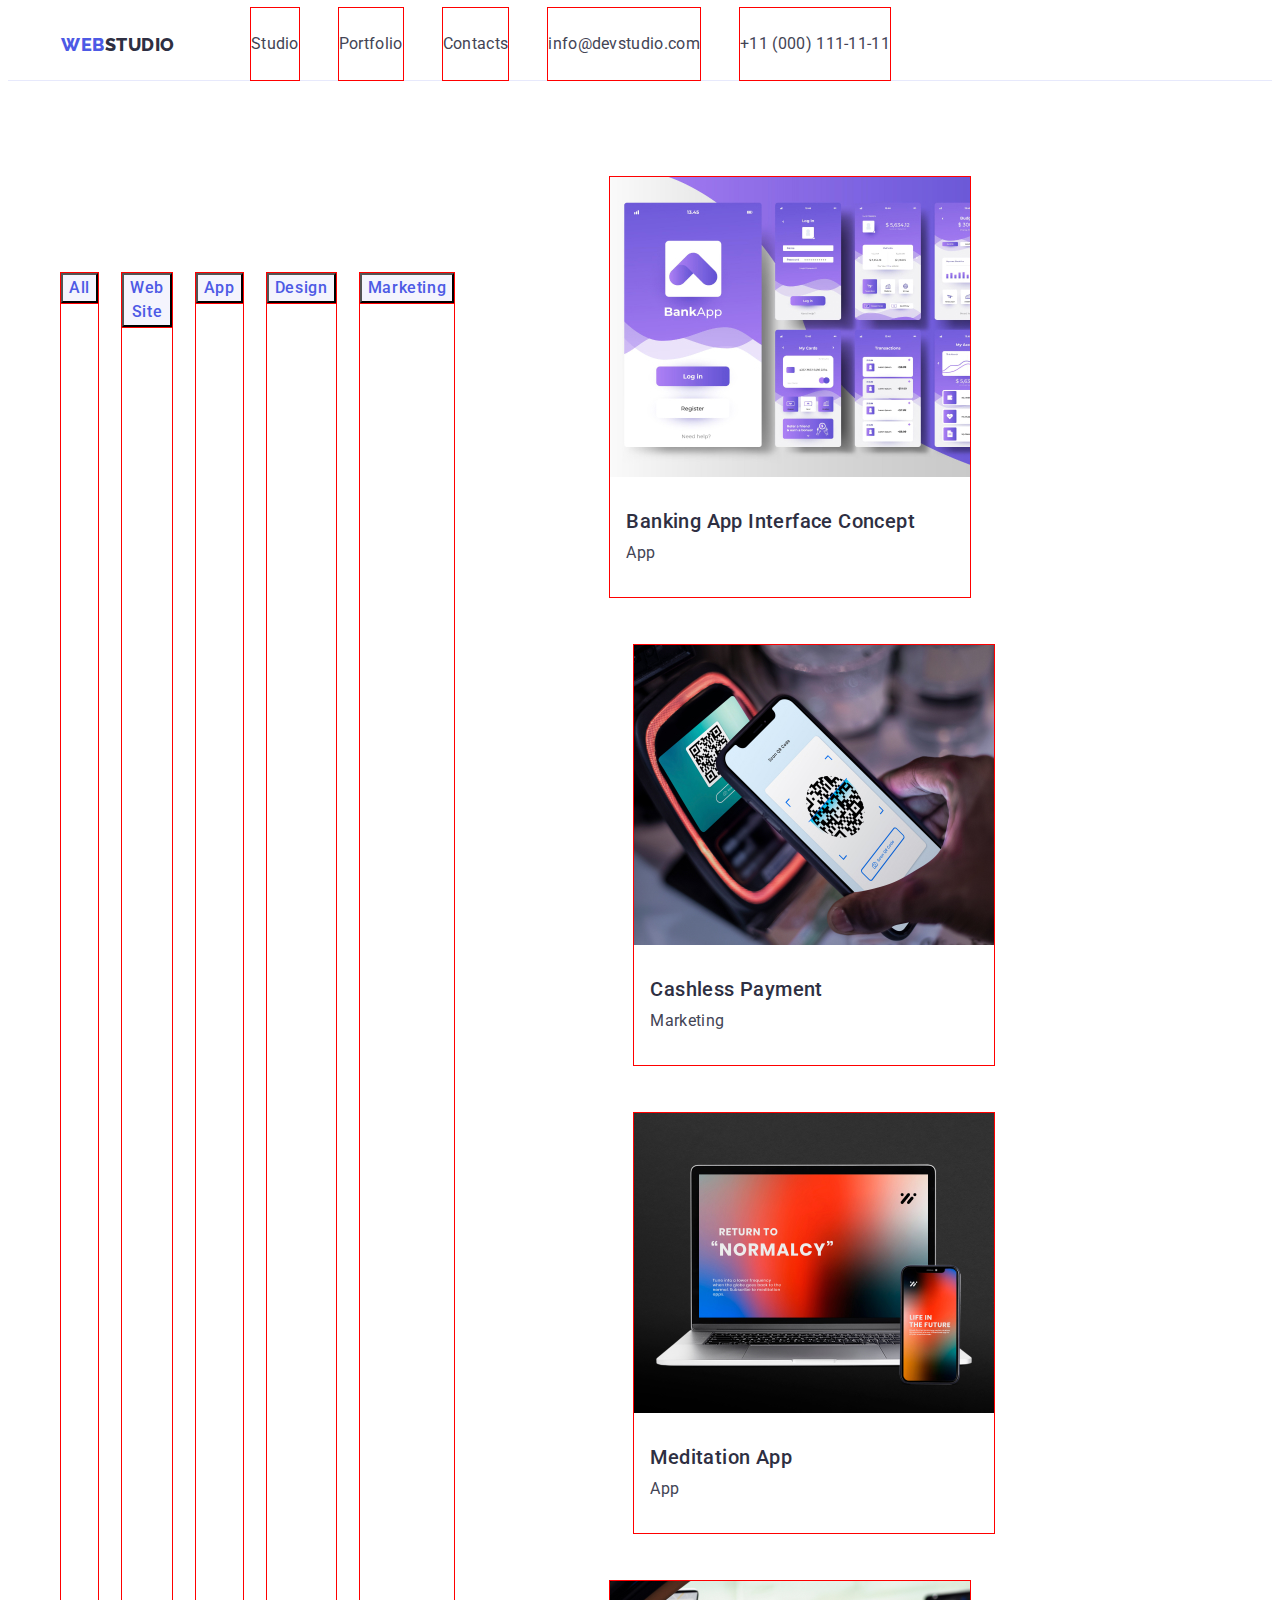
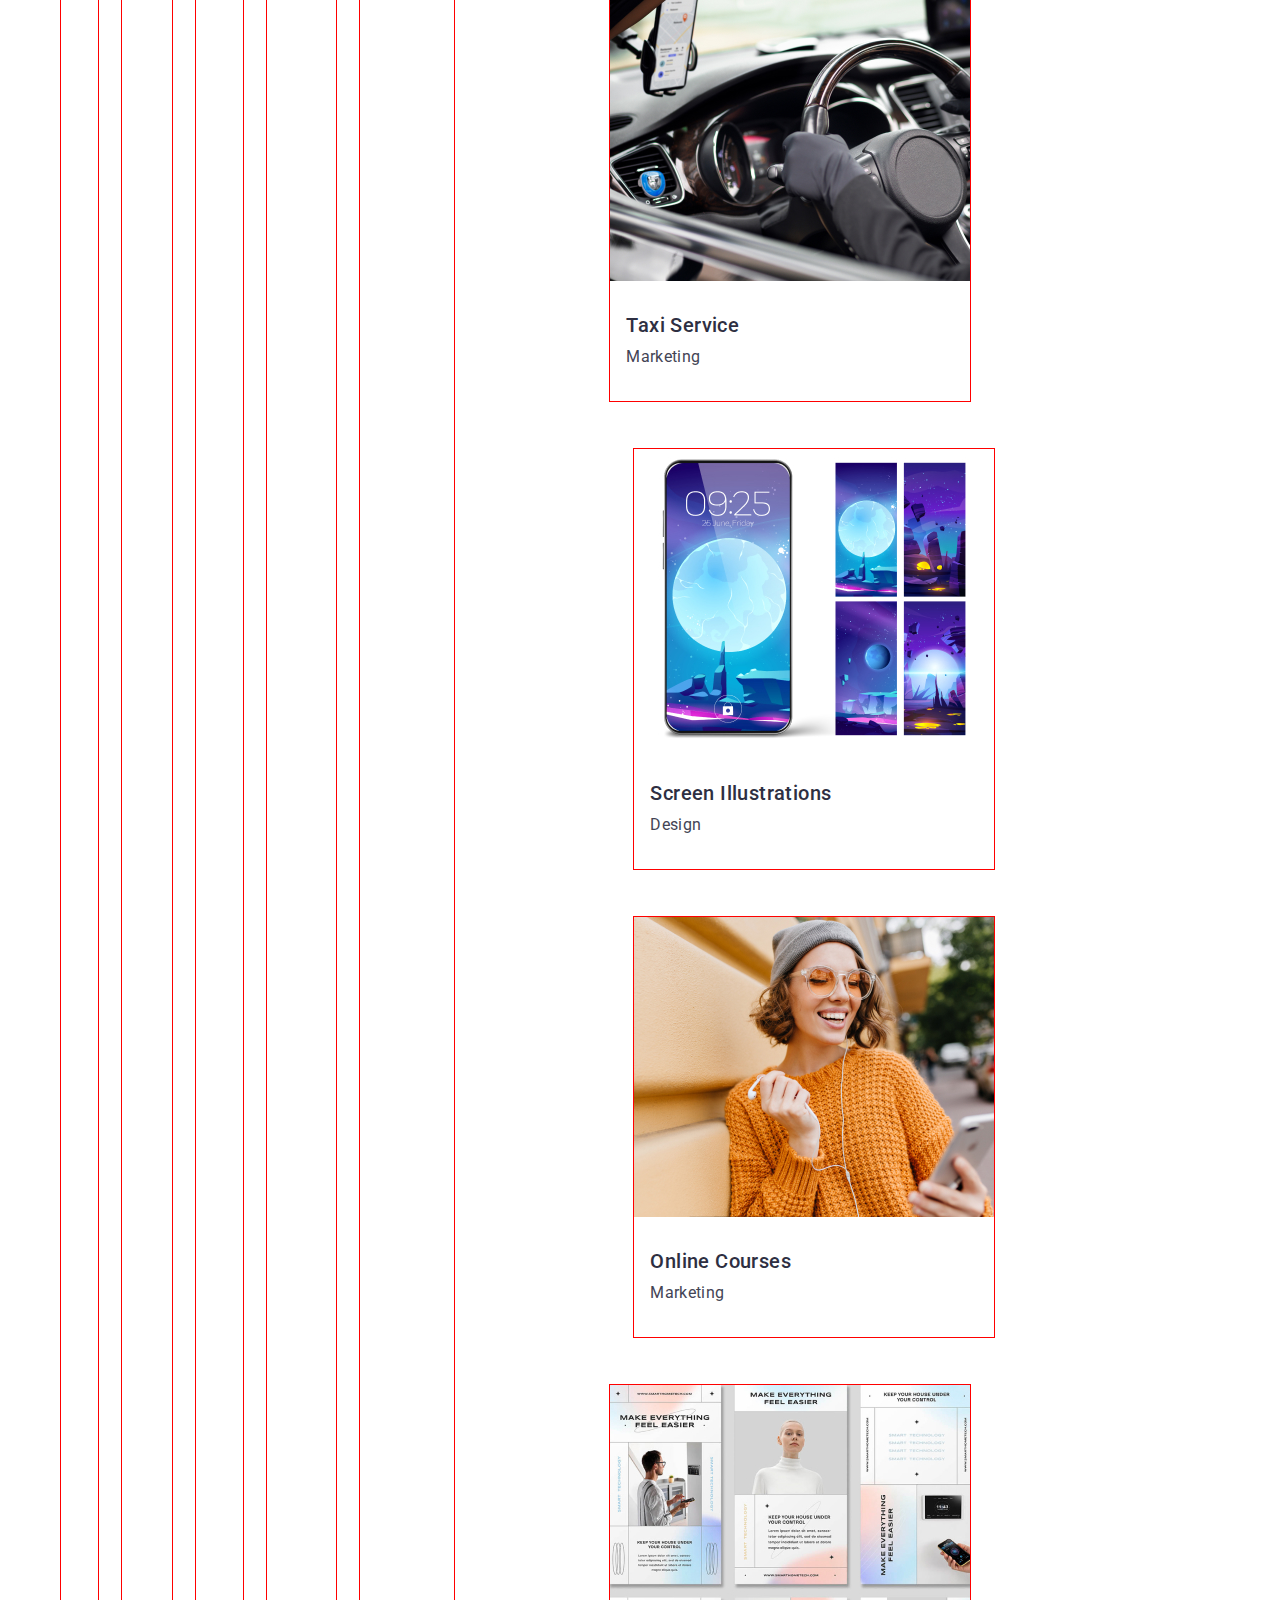
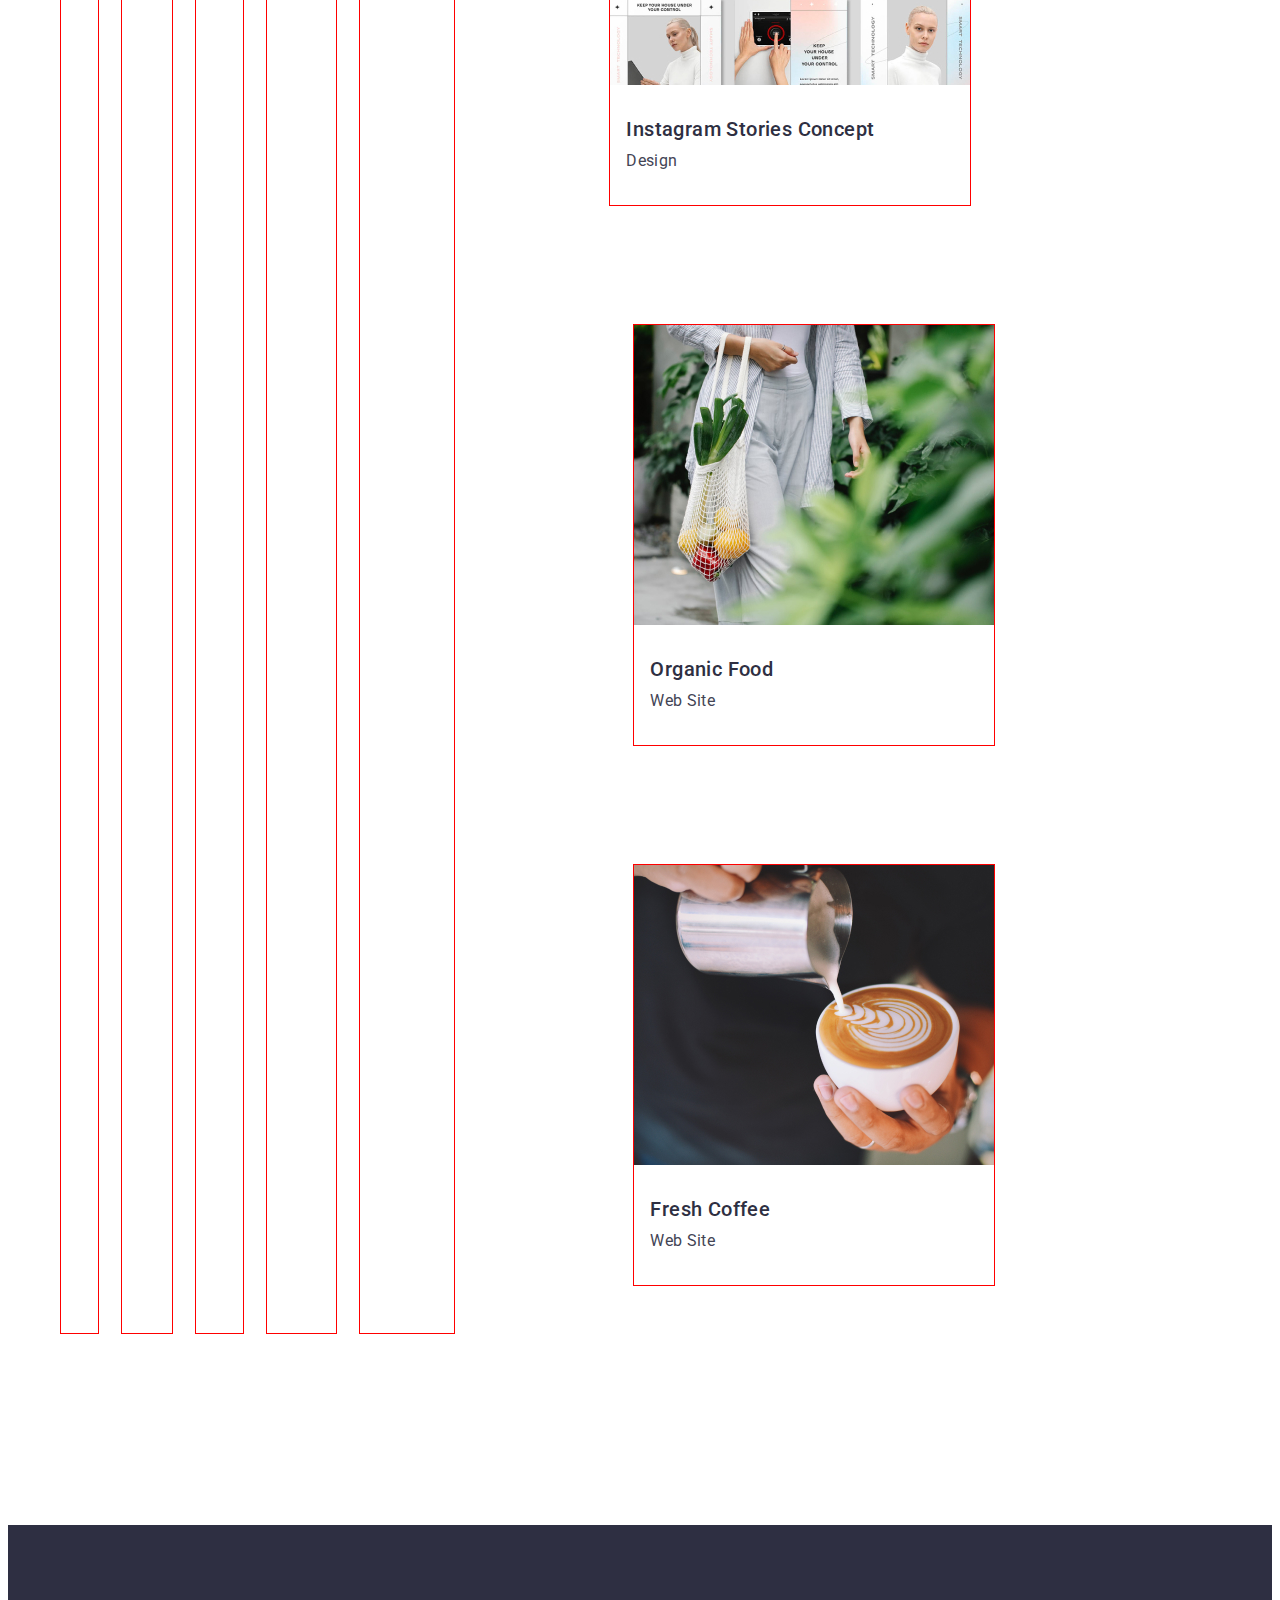
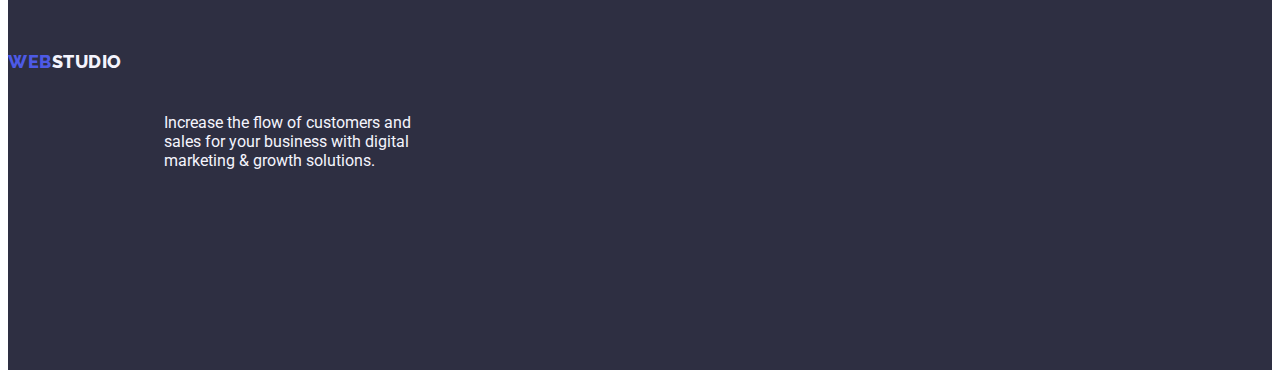
==== portfolio.html @ 23e85747 "port" ====
<!DOCTYPE html>
<html lang="en">
  <head>
    <meta charset="UTF-8" />
    <meta http-equiv="X-UA-Compatible" content="IE=edge" />
    <meta name="viewport" content="width=device-width, initial-scale=1.0" />
    <title>Document</title>
    <link rel="preconnect" href="https://fonts.googleapis.com" />
    <link rel="preconnect" href="https://fonts.gstatic.com" crossorigin />
    <link
      href="https://fonts.googleapis.com/css2?family=Raleway:wght@800&family=Roboto:wght@400;500;700&display=swap"
      rel="stylesheet"
    />
    <link
      rel="stylesheet"
      href="https://cdnjs.cloudflare.com/ajax/libs/modern-normalize/1.1.0/modern-normalize.min.css"
      integrity="sha512-wpPYUAdjBVSE4KJnH1VR1HeZfpl1ub8YT/NKx4PuQ5NmX2tKuGu6U/JRp5y+Y8XG2tV+wKQpNHVUX03MfMFn9Q=="
      crossorigin="anonymous"
      referrerpolicy="no-referrer"
    />
    <link rel="stylesheet" href="css/styles.css" />
  </head>
  <body>
    <!--sektion header-->
    <header class="page">
      <div class="container">
        <nav class="baskiet">
          <a href="./index.html" class="logo link"
            >Web<span class="studio">Studio</span></a
          >
          <ul class="site-nav list">
            <li class="item">
              <a href="./index.html" class="link current">Studio</a>
            </li>
            <li class="item">
              <a href="./portfolio.html" class="link current">Portfolio</a>
            </li>
            <li class="item">
              <a href="" class="link current">Contacts</a>
            </li>
          </ul>
        </nav>
        <address class="site-address">
          <ul class="addres-list list">
            <li class="item">
              <a href="mailto:info@devstudio.com" class="link"
                >info@devstudio.com</a
              >
            </li>
            <li class="item">
              <a href="tel:+110001111111" class="link">+11 (000) 111-11-11</a>
            </li>
          </ul>
        </address>
      </div>
    </header>
    <main>
      <section class="portsection">
        <div class="container">
          <h1 hidden>Portfolio</h1>
          <!-- sektion portfolio -->

          <ul class="list buttons">
            <li class="s-li">
              <button type="button" class="port-button">All</button>
            </li>
            <li class="s-li">
              <button type="button" class="port-button">Web Site</button>
            </li>
            <li class="s-li">
              <button type="button" class="port-button">App</button>
            </li>
            <li class="s-li">
              <button type="button" class="port-button">Design</button>
            </li>
            <li class="s-li">
              <button type="button" class="port-button">Marketing</button>
            </li>
          </ul>
          <ul class="list portfolio">
            <li class="s-li port">
              <a class="link">
                <img
                  src="./images/portfolio1.jpg"
                  alt="Banking App Interface Concept"
                />
                <h2 class="project">Banking App Interface Concept</h2>
                <p class="desk">App</p>
              </a>
            </li>
            <li class="s-li port">
              <a class="link">
                <img src="./images/portfolio2.jpg" alt="Cashless Payment" />
                <h2 class="project">Cashless Payment</h2>
                <p class="desk">Marketing</p>
              </a>
            </li>
            <li class="s-li port">
              <a class="link">
                <img src="./images/portfolio3.jpg" alt="Meditation App" />
                <h2 class="project">Meditation App</h2>
                <p class="desk">App</p>
              </a>
            </li>
            <li class="s-li port">
              <a class="link">
                <img src="./images/portfolio4.jpg" alt="Taxi Service" />
                <h2 class="project">Taxi Service</h2>
                <p class="desk">Marketing</p>
              </a>
            </li>
            <li class="s-li port">
              <a class="link">
                <img src="./images/portfolio5.jpg" alt="Illustrations" />
                <h2 class="project">Screen Illustrations</h2>
                <p class="desk">Design</p>
              </a>
            </li>
            <li class="s-li port">
              <a class="link">
                <img src="./images/portfolio6.jpg" alt="Online Courses" />
                <h2 class="project">Online Courses</h2>
                <p class="desk">Marketing</p>
              </a>
            </li>
            <li class="s-li port">
              <a class="link">
                <img
                  src="./images/portfolio7.jpg"
                  alt="Instagram Stories Concept"
                />
                <h2 class="project">Instagram Stories Concept</h2>
                <p class="desk">Design</p>
              </a>
            </li>
            <li class="s-li port">
              <a class="link">
                <img src="./images/portfolio8.jpg" alt="Organic Food" />
                <h2 class="project">Organic Food</h2>
                <p class="desk">Web Site</p>
              </a>
            </li>
            <li class="s-li port">
              <a class="link">
                <img src="./images/portfolio9.jpg" alt="Fresh Coffee" />
                <h2 class="project">Fresh Coffee</h2>
                <p class="desk">Web Site</p>
              </a>
            </li>
          </ul>
        </div>
      </section>
    </main>

    <!--section footer-->
    <footer class="footer">
      <a href="./index.html" class="logo link footers"
        >Web<span class="footer-logo">Studio</span></a
      >
      <p class="footer-text">
        Increase the flow of customers and sales for your business with digital
        marketing & growth solutions.
      </p>
    </footer>
  </body>
</html>
---- css/styles.css ----
/* цвет всех h #2e2f42 */
/* section nav logo Studio
ссылки Studio Portfolio 
Contacts  #2e2f42  */
/* section nav ссылки mail tel
#434455 */
/* основной текст #434455  */
/* section hero h1 button text #fffff
button background #4d5ae5  */
/* sektion Our Team background
#f4f4fd */
/* footer logo "Web #4d5ae5
Studio #f4f4fd background #2e2f42 */
:root {
  --primary-text-color: rgba(67, 68, 85, 1);
  --title-text-color: rgba(46, 47, 66, 1);
  --accent-color: rgba(77, 90, 229, 1);
  --primary-white-color: rgba(255, 255, 255, 1);
  --accent-ocean-color: rgba(64, 75, 191, 1);
  --accent-cloud-color: rgba(244, 244, 253, 1);

  --color-iris: rgba(77, 90, 229, 1);
  --color-ocean: rgba(64, 75, 191, 1);
  --color-navy-blue: rgba(46, 47, 66, 1);
  --color-green: rgba(49, 208, 170, 1);
  --color-slate: rgba(67, 68, 85, 1);
  --color-light-slate: rgba(142, 143, 153, 1);
  --color-cornflower: rgba(231, 233, 252, 1);
  --color-cloud: rgba(244, 244, 253, 1);
  --color-navy-blue-modal: rgba(46, 47, 66, 0.4);
  --color-grey: rgba(46, 47, 66, 0.7);
  --color-white: rgba(255, 255, 255, 1);
  --color-dairy: rgba(252, 252, 252, 1);
}
/* страница studio */
/* sektion header */
body {
  color: var(--primary-text-color);
  background-color: var(--primary-white-color);
  font-family: "Roboto", sans-serif;
}

/*  site-nav */
.list {
  list-style: none;

  display: flex;
  padding-left: 0;
  margin-top: 0;
  margin-bottom: 0;
}

.link {
  text-decoration: none;
}

.logo {
  display: flex;
  padding-top: 25.5px;
  margin-right: 0;
  padding-bottom: 25.5px;
  margin-right: 76px;

  font-family: "Raleway", sans-serif;
  line-height: 1.17;
  text-transform: uppercase;
  color: var(--accent-color);
  font-weight: 800;
  font-size: 18px;
  letter-spacing: 0.03em;
}

.logo .studio {
  color: var(--title-text-color);
}
.logo .studio:hover,
.logo .studio:focus {
  color: var(--title-text-color);
}

.site-address {
  font-style: normal;
}
.site-address .link,
.site-nav .link {
  display: block;
  padding-top: 24px;
  padding-bottom: 24px;

  color: var(--primary-text-color);
  line-height: 1.5;
  letter-spacing: 0.02em;
}
.page {
  border-bottom: 1px solid #e7e9fc;
}
.baskiet {
  display: flex;
  align-items: center;
}
.container {
  display: flex;
  margin: 0 auto;
  width: 1158px;
  padding: 0 15px;
}
.site-nav,
.addres-list {
  padding-left: 0;
  margin-top: 0;
  margin-bottom: 0;
}

.site-nav li,
.addres-list li,
.list .section-foto,
.s-li,
.port-button {
  outline: 1px solid red;
}

.site-nav .item:not(:last-child),
.addres-list .item:not(:last-child) {
  margin-right: 40px;
}
.site-nav .item,
.addres-list .item {
  margin-right: 40px;
}
.site-nav .link:hover,
.site-address .link:hover {
  color: var(--accent-ocean-color);
}

.site-nav .link:focus,
.site-address .link:focus {
  color: var(--accent-ocean-color);
}

/* sektion hero */
.button.primary:hover,
.button.primary:focus {
  background-color: var(--accent-ocean-color);
}
.button.primary {
  border-radius: 4px;
  border: none;
  height: 56px;
  min-width: 169px;

  color: var(--primary-white-color);
  background-color: var(--accent-color);
  font-family: "Roboto", sans-serif;
  font-weight: 500;
  font-size: 16px;
  line-height: 1.5;
  letter-spacing: 0.04em;
  cursor: pointer;
  text-align: center;
}

.hero {
  padding: 188px 0;

  background-color: var(--title-text-color);
  text-align: center;
}

.hero-title {
  max-width: 496px;
  margin-top: 0;
  margin-bottom: 48px;

  color: var(--primary-white-color);
  font-size: 56px;
  line-height: 1.07;
  text-align: center;
  letter-spacing: 0.02em;
}

/* sektion feature */
img {
  display: block;
}
.section {
  padding-top: 120px;
  padding-bottom: 120px;
}
.section:not(:last-child) {
  margin-bottom: 120px;
  margin-left: 156px;
}
.s-li:not(:first-child),
.section-foto:not(:first-child) {
  margin-left: 24px;
}

.section .title {
  margin-top: 0;
  margin-bottom: 72px;

  font-size: 36px;
  line-height: 1.11;
  text-align: center;
  letter-spacing: 0.02em;
  text-transform: capitalize;
  color: var(--title-text-color);
}

.section-subject {
  margin-top: 0;
  margin-bottom: 8px;

  color: var(--title-text-color);
  font-weight: 500;
  font-size: 20px;
  line-height: 1.2;
  letter-spacing: 0.02em;
  text-align: center;
}
.section-text {
  margin-top: 0;
  margin-bottom: 0;

  line-height: 1.5;
  letter-spacing: 0.02em;
  width: 264px;
  text-align: center;
}

/* section What are we doing(что мы делаем) */

/* sektion Our Team(наша команда) */
.list.team {
  margin-left: 156px;
  margin-right: 156px;
}
.section-foto {
  margin-bottom: 120px;
}
.team .section-text {
  margin-bottom: 32px;
}
.team .title {
  padding-top: 120px;
}
.team .section-subject {
  margin-top: 32px;
}

.team {
  background-color: var(--accent-cloud-color);
}
.section-foto {
  background-color: var(--primary-white-color);
}
.foteam {
  border-radius: 0px 0px 4px 4px;
}
.tams {
  padding: 32px 16px;
}
/* sektion footer */
.footer {
  padding-top: 100px;
  padding-bottom: 100px;
  margin-right: 0;
}
.footers {
  margin-bottom: 16px;
  display: inline-block;
}

footer {
  background-color: var(--title-text-color);
}
.footer-logo,
.footer-text {
  color: var(--accent-cloud-color);
}
.footer-text {
  display: block;
  margin-left: 156px;
  padding-bottom: 100px;
  margin-top: 0;
  margin-bottom: 0;

  width: 264px;
}

/* страница portfolio */
.portsection {
  padding-top: 96px;
  padding-bottom: 120px;
}
.list.buttons {
  justify-content: center;
  margin-top: 96px;
  margin-bottom: 72px;
}
.list.portfolio {
  flex-wrap: wrap;
  width: 1128px;
  margin-left: 156px;
  margin-right: 156px;
}
.s-li.port:nth-last-child(3n) {
  margin-left: 0;
}
.s-li.port {
  margin-bottom: 48px;
}
.s-li.port:nth-last-child(-n + 3) {
  margin-bottom: 120px;
}

.port-button {
  color: var(--accent-color);
  background-color: var(--accent-cloud-color);
  font-family: "Roboto", sans-serif;
  font-weight: 500;
  font-size: 16px;
  line-height: 1.5;
  letter-spacing: 0.04em;
  cursor: pointer;
}
.port-button:hover,
.port-button:focus {
  color: var(--primary-white-color);
  background-color: var(--accent-ocean-color);
}
.link .project {
  margin-top: 32px;
  margin-bottom: 8px;
  margin-left: 16px;

  font-family: "Roboto", sans-serif;
  font-weight: 500;
  font-size: 20px;
  line-height: 1.2;
  letter-spacing: 0.02em;
  text-align: left;
  color: var(--title-text-color);
  vertical-align: top;
}

.link .desk {
  margin-top: 0;
  margin-bottom: 32px;
  margin-left: 16px;

  font-family: "Roboto", sans-serif;
  font-size: 16px;
  line-height: 1.5;
  letter-spacing: 0.02em;
  color: var(--primary-text-color);
}
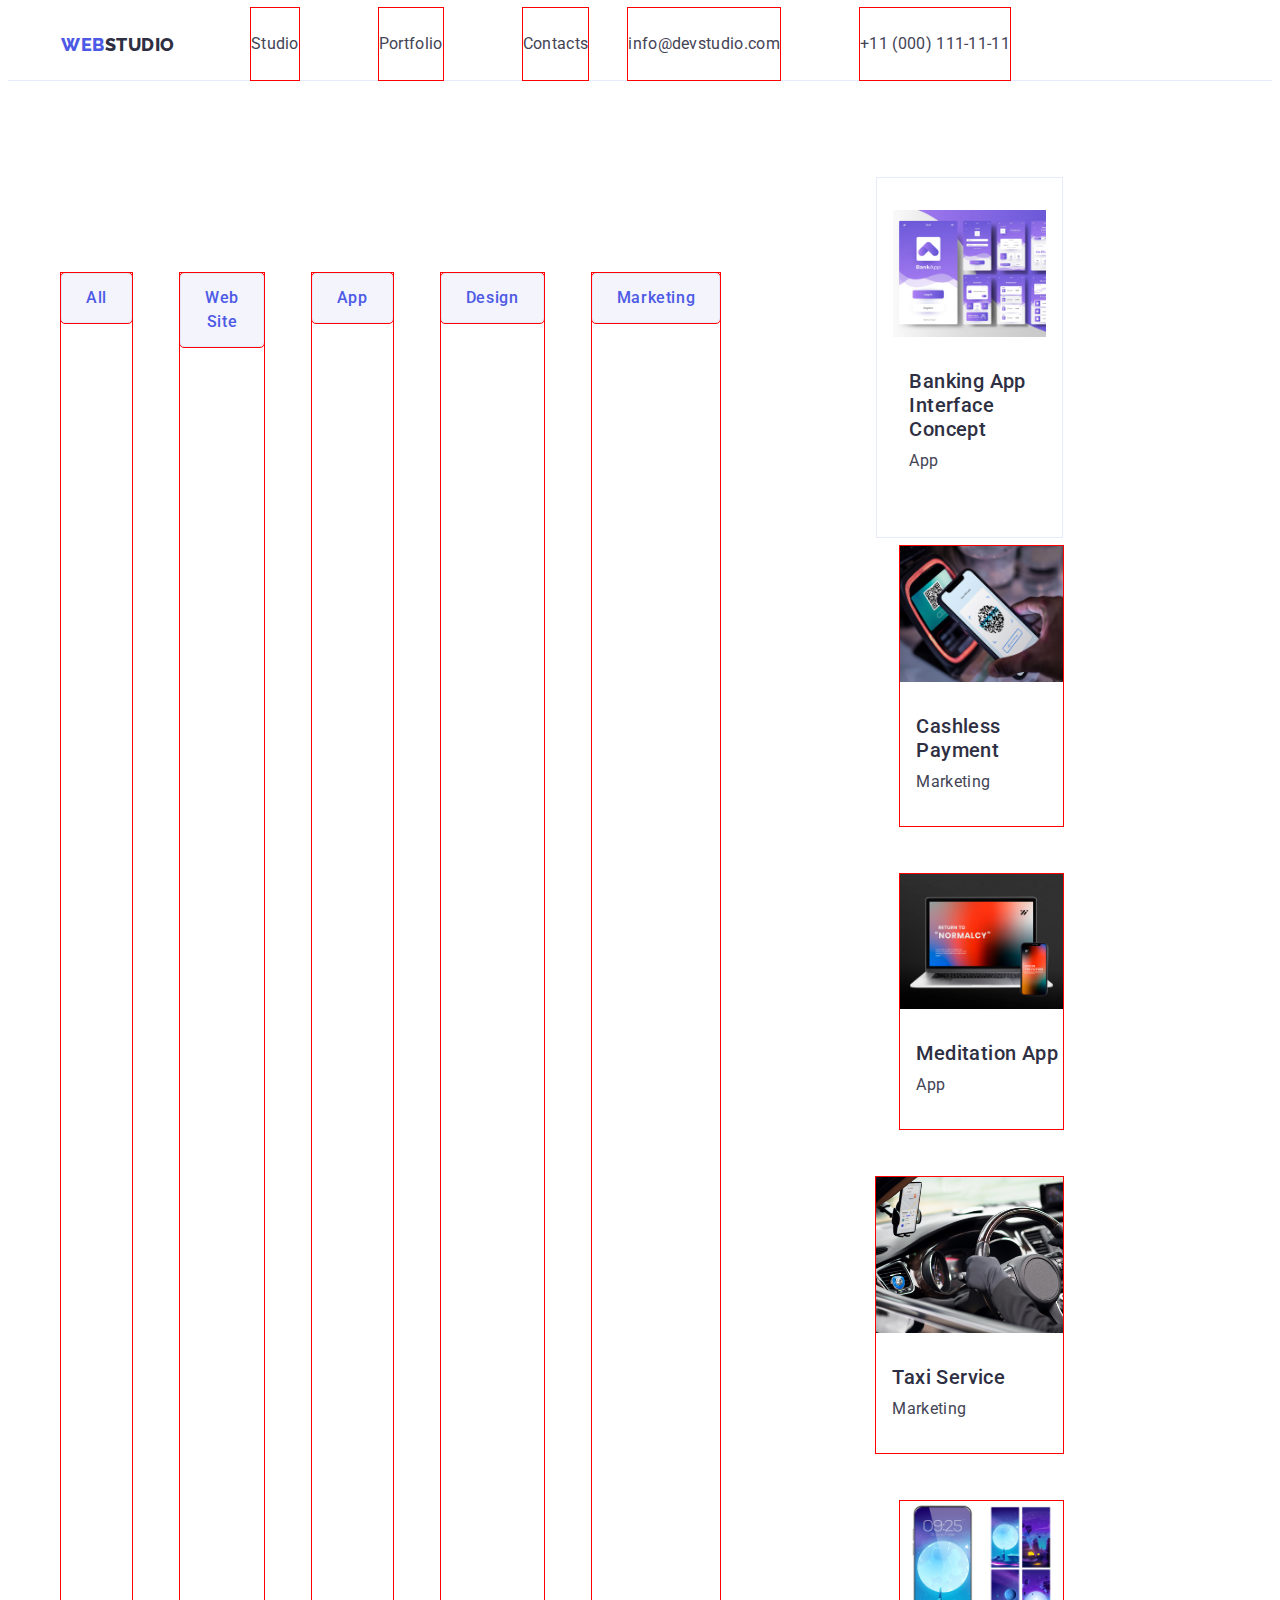
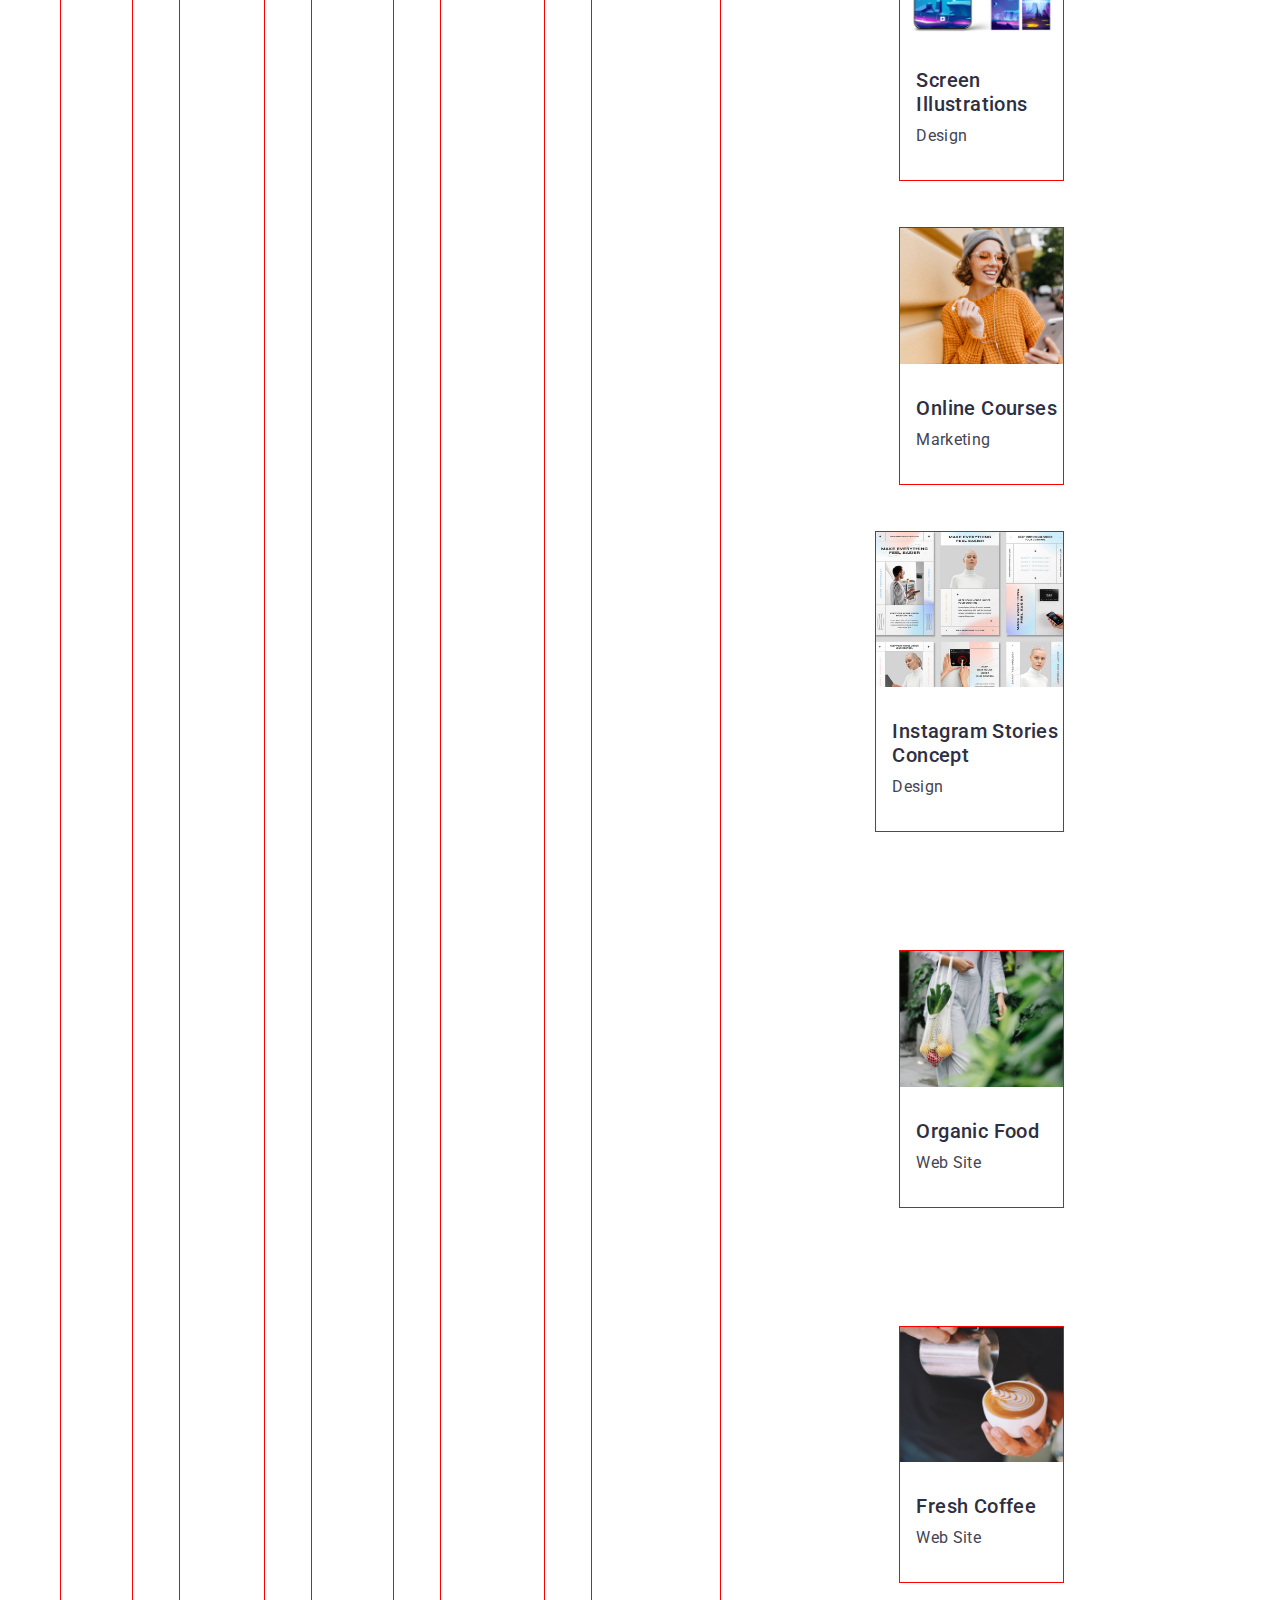
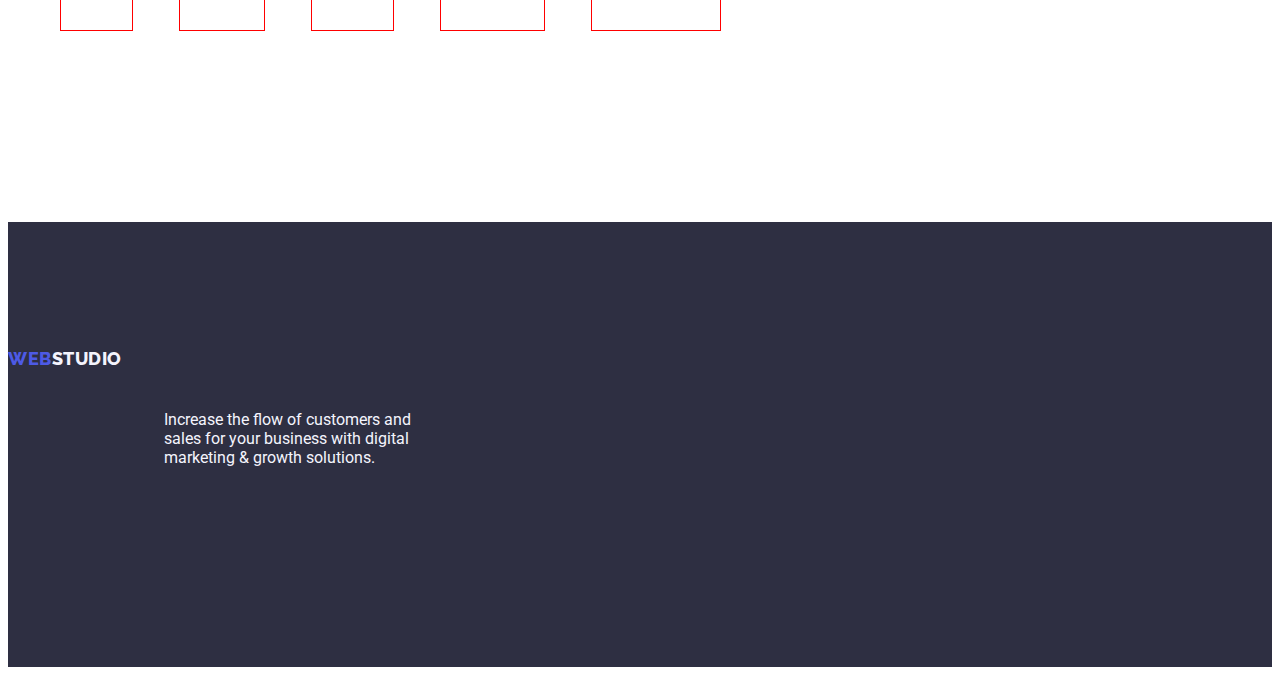
==== commit ea2ff272: "p" ====
--- a/portfolio.html
+++ b/portfolio.html
@@ -78,14 +78,16 @@
             </li>
           </ul>
           <ul class="list portfolio">
-            <li class="s-li port">
+            <li>
               <a class="link">
-                <img
-                  src="./images/portfolio1.jpg"
-                  alt="Banking App Interface Concept"
-                />
-                <h2 class="project">Banking App Interface Concept</h2>
-                <p class="desk">App</p>
+                <div class="port">
+                  <img
+                    src="./images/portfolio1.jpg"
+                    alt="Banking App Interface Concept"
+                  />
+                  <h2 class="project">Banking App Interface Concept</h2>
+                  <p class="desk">App</p>
+                </div>
               </a>
             </li>
             <li class="s-li port">
--- a/css/styles.css
+++ b/css/styles.css
@@ -18,6 +18,7 @@
   --primary-white-color: rgba(255, 255, 255, 1);
   --accent-ocean-color: rgba(64, 75, 191, 1);
   --accent-cloud-color: rgba(244, 244, 253, 1);
+  --border-color: rgba(231, 233, 252, 1);
 
   --color-iris: rgba(77, 90, 229, 1);
   --color-ocean: rgba(64, 75, 191, 1);
@@ -106,6 +107,7 @@
 }
 .site-nav,
 .addres-list {
+  gap: 40px;
   padding-left: 0;
   margin-top: 0;
   margin-bottom: 0;
@@ -181,6 +183,8 @@
 /* sektion feature */
 img {
   display: block;
+  max-width: 100%;
+  height: auto;
 }
 .section {
   padding-top: 120px;
@@ -194,6 +198,9 @@
 .section-foto:not(:first-child) {
   margin-left: 24px;
 }
+.list.s-li {
+  gap: 24px;
+}
 
 .section .title {
   margin-top: 0;
@@ -232,10 +239,13 @@
 
 /* sektion Our Team(наша команда) */
 .list.team {
+  gap: 24px;
   margin-left: 156px;
   margin-right: 156px;
 }
 .section-foto {
+  border-radius: 0px 0px 4px 4px;
+  width: calc((100% - 72px) / 4);
   margin-bottom: 120px;
 }
 .team .section-text {
@@ -257,7 +267,7 @@
 .foteam {
   border-radius: 0px 0px 4px 4px;
 }
-.tams {
+.teams {
   padding: 32px 16px;
 }
 /* sektion footer */
@@ -294,6 +304,7 @@
   padding-bottom: 120px;
 }
 .list.buttons {
+  gap: 24px;
   justify-content: center;
   margin-top: 96px;
   margin-bottom: 72px;
@@ -315,6 +326,10 @@
 }
 
 .port-button {
+  border-radius: 4px;
+  border: 1px solid var(--border-color);
+  padding: 12px 24px;
+
   color: var(--accent-color);
   background-color: var(--accent-cloud-color);
   font-family: "Roboto", sans-serif;
@@ -326,6 +341,7 @@
 }
 .port-button:hover,
 .port-button:focus {
+  border: 1px solid transparent;
   color: var(--primary-white-color);
   background-color: var(--accent-ocean-color);
 }
@@ -355,3 +371,9 @@
   letter-spacing: 0.02em;
   color: var(--primary-text-color);
 }
+.link .port {
+  margin-bottom: 8px;
+  border-top: none;
+  border: 1px solid #e7e9fc;
+  padding: 32px 16px;
+}
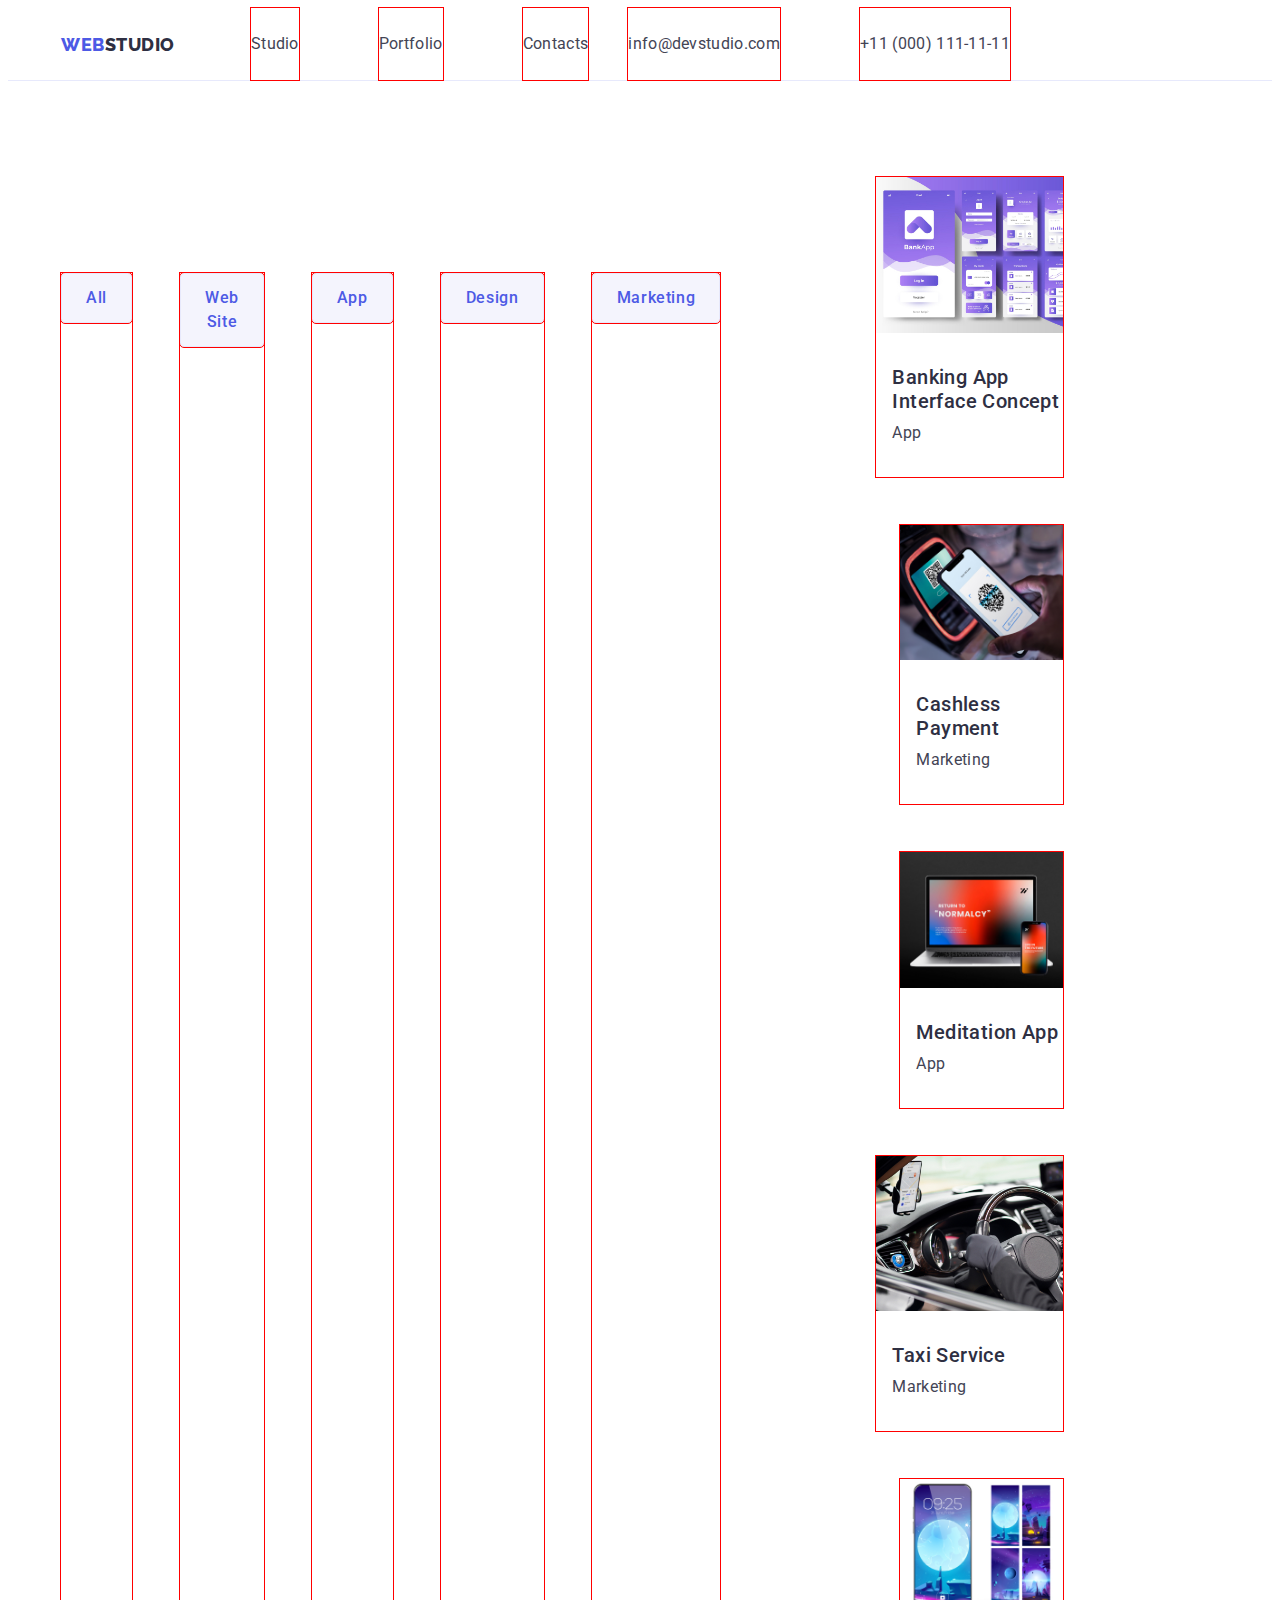
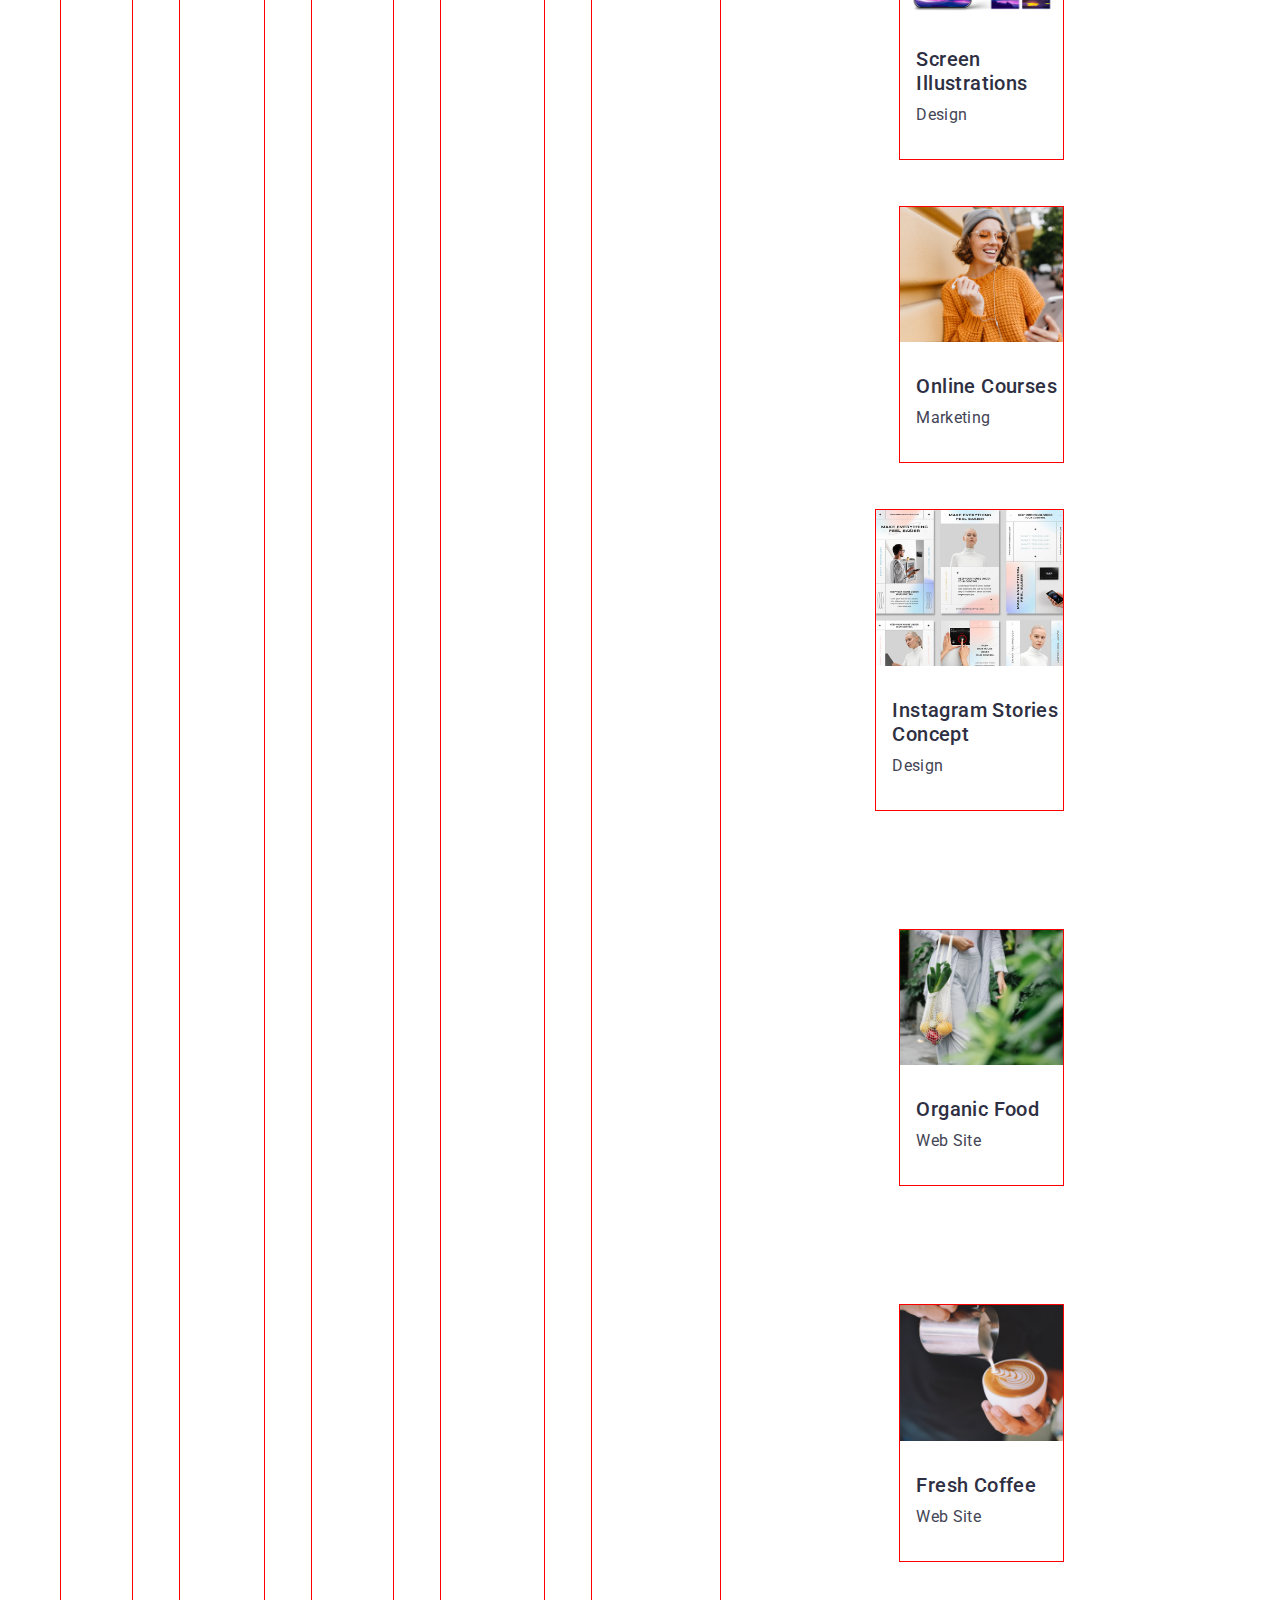
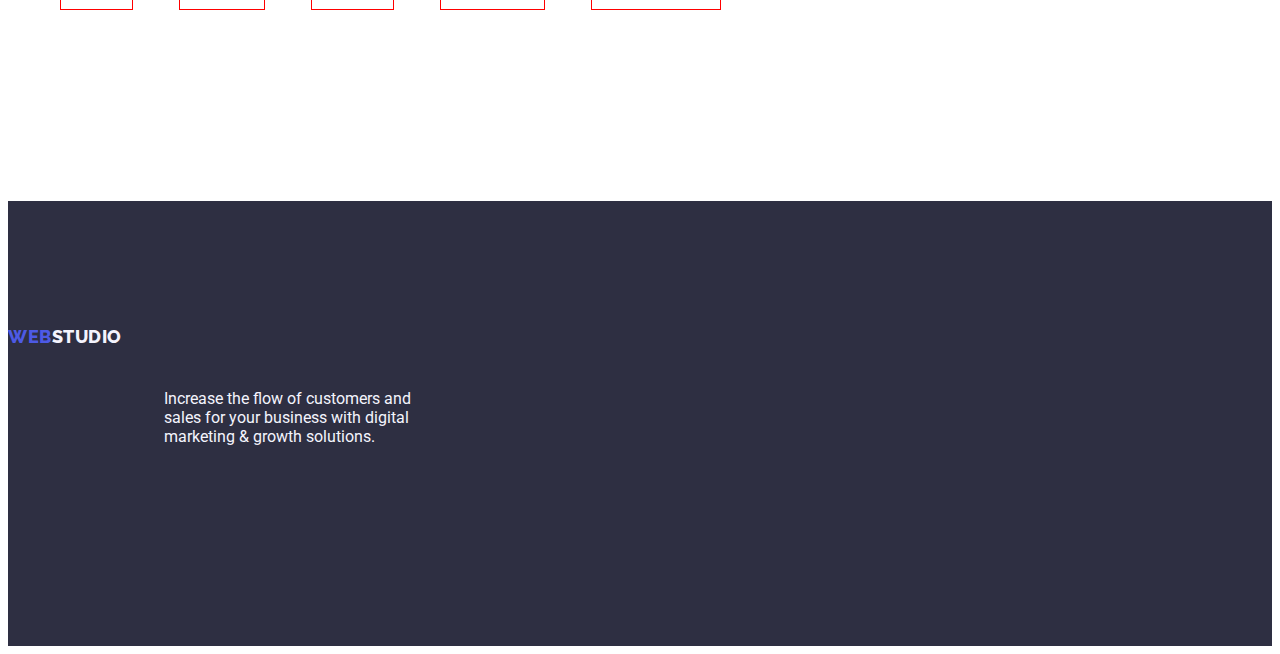
==== commit 030cc62b: "Update portfolio.html" ====
--- a/portfolio.html
+++ b/portfolio.html
@@ -78,9 +78,9 @@
             </li>
           </ul>
           <ul class="list portfolio">
-            <li>
+            <li class="s-li port">
               <a class="link">
-                <div class="port">
+                <div class="portes">
                   <img
                     src="./images/portfolio1.jpg"
                     alt="Banking App Interface Concept"
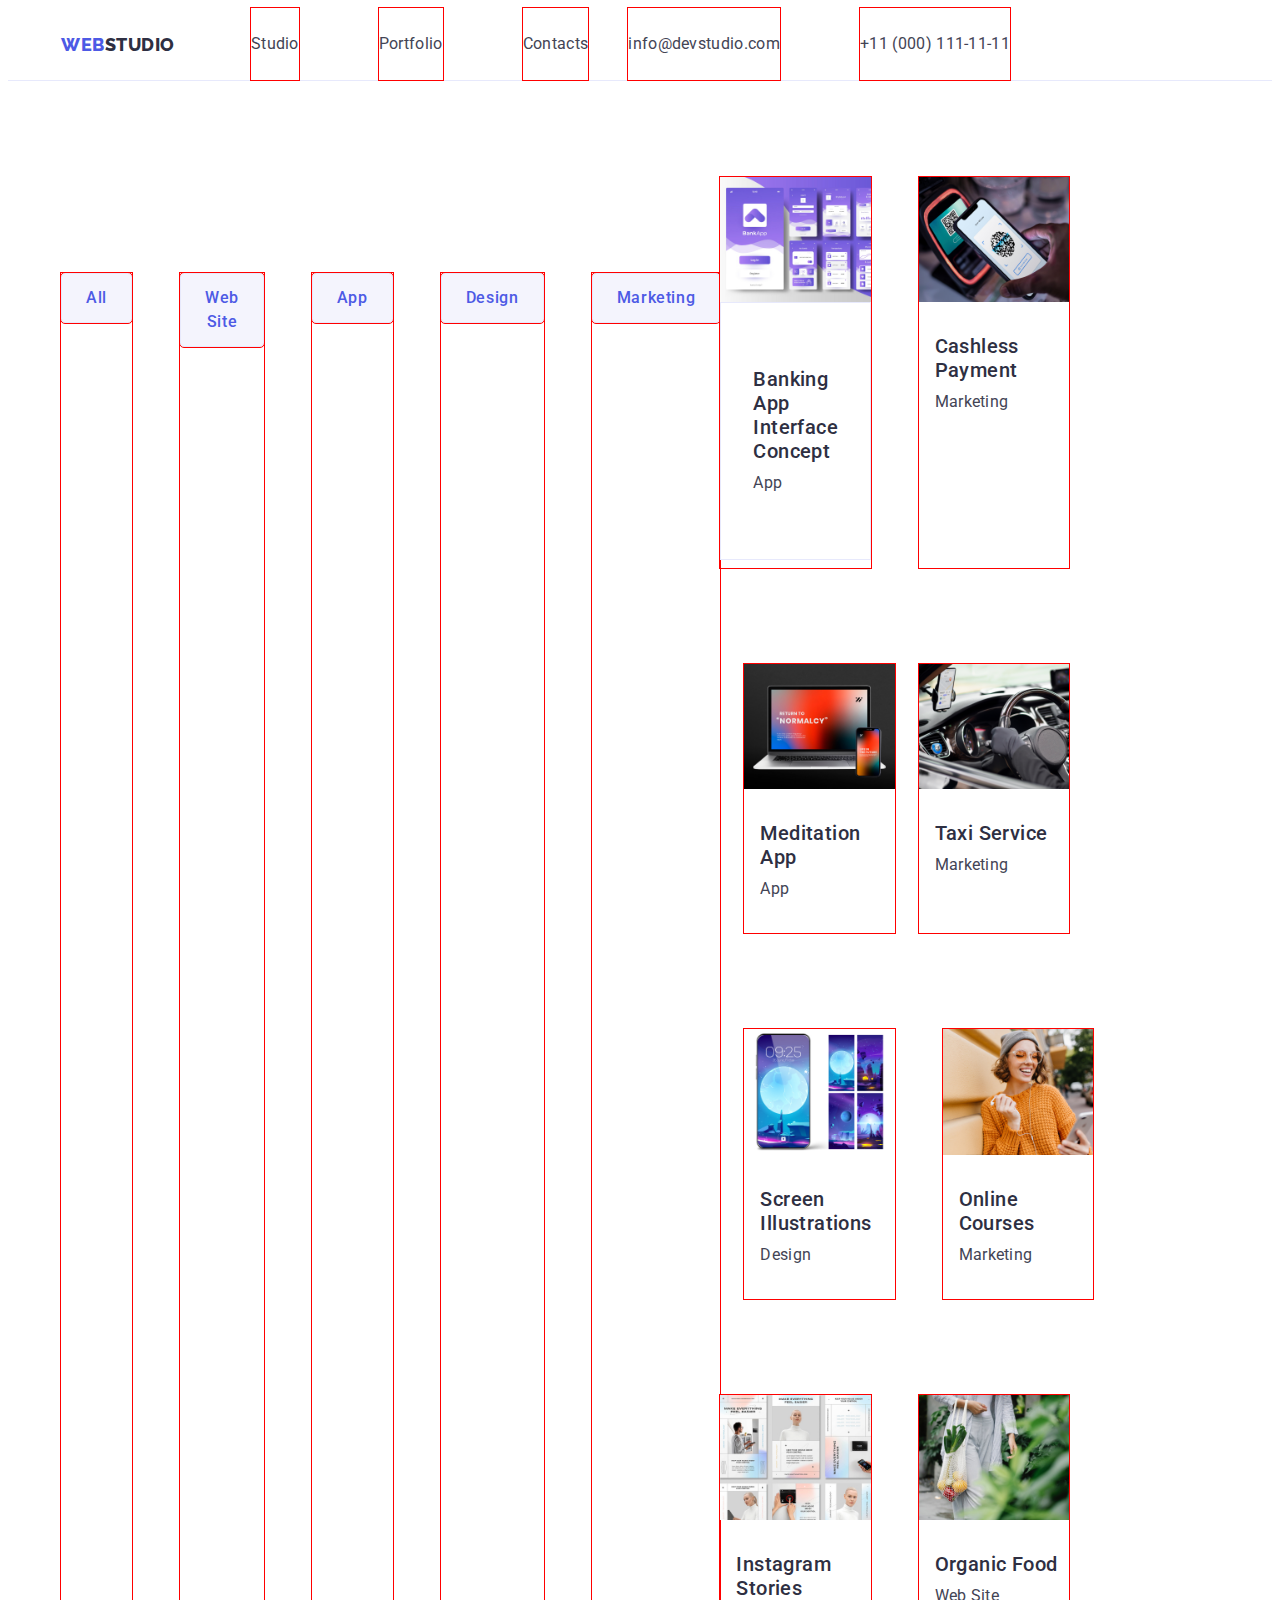
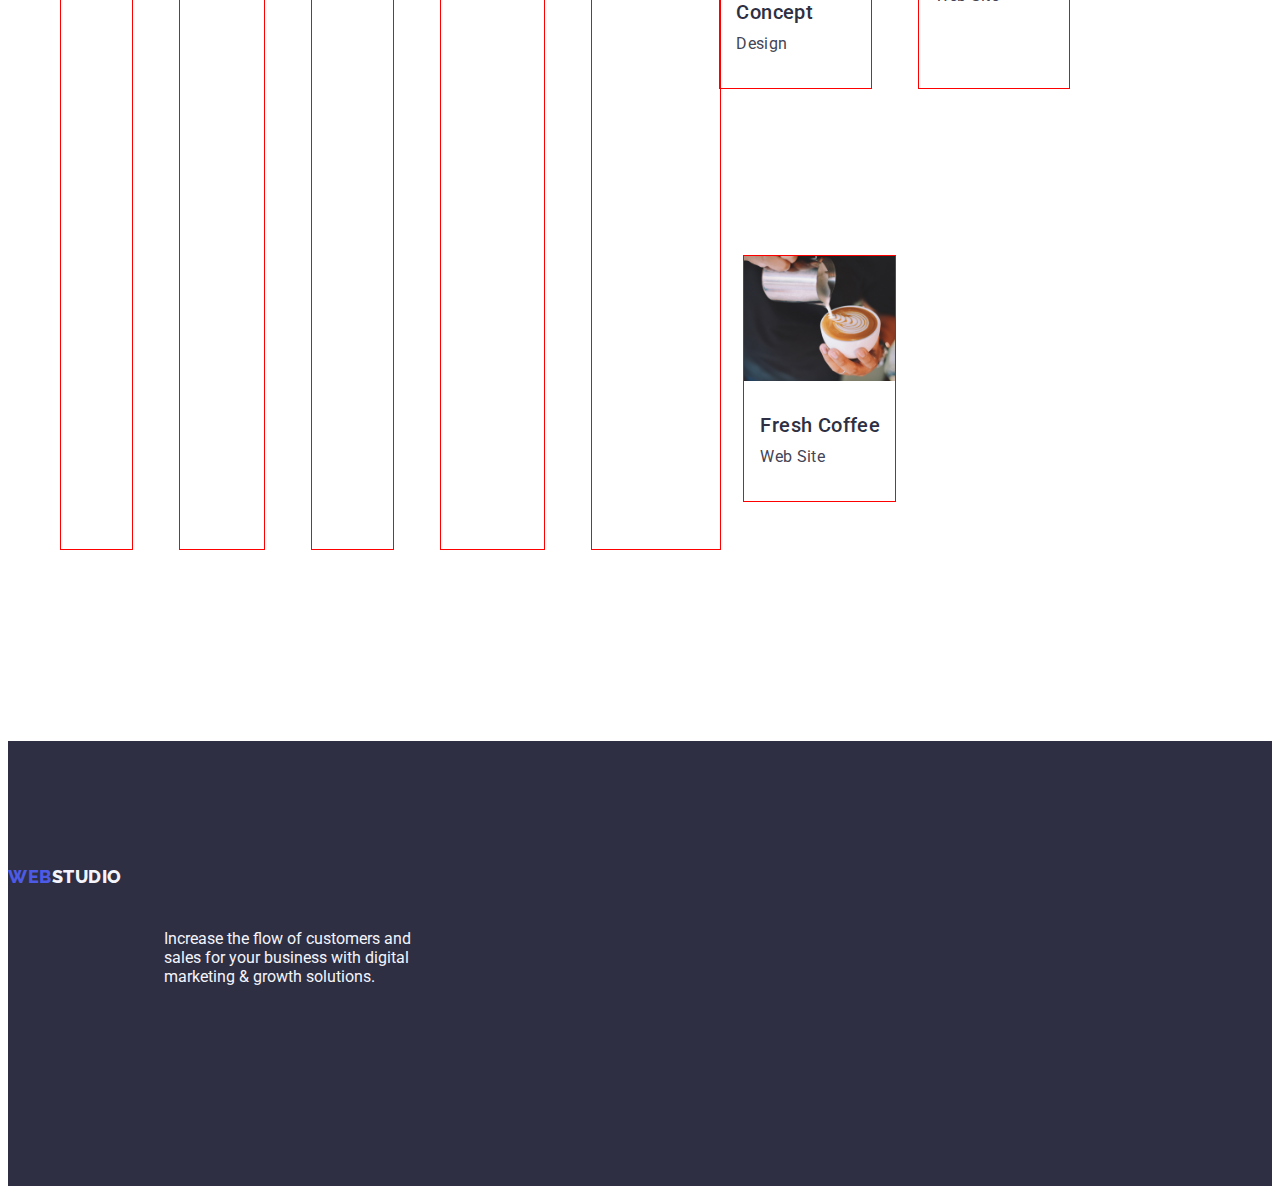
==== commit 2b734b78: "Update portfolio.html" ====
--- a/portfolio.html
+++ b/portfolio.html
@@ -80,11 +80,11 @@
           <ul class="list portfolio">
             <li class="s-li port">
               <a class="link">
+                <img
+                  src="./images/portfolio1.jpg"
+                  alt="Banking App Interface Concept"
+                />
                 <div class="portes">
-                  <img
-                    src="./images/portfolio1.jpg"
-                    alt="Banking App Interface Concept"
-                  />
                   <h2 class="project">Banking App Interface Concept</h2>
                   <p class="desk">App</p>
                 </div>
--- a/css/styles.css
+++ b/css/styles.css
@@ -310,15 +310,16 @@
   margin-bottom: 72px;
 }
 .list.portfolio {
+  row-gap: 48px;
+  column-gap: 24px;
   flex-wrap: wrap;
-  width: 1128px;
-  margin-left: 156px;
-  margin-right: 156px;
 }
 .s-li.port:nth-last-child(3n) {
   margin-left: 0;
 }
 .s-li.port {
+  width: calc((100% - 48px) / 3);
+  row-gap: 48px;
   margin-bottom: 48px;
 }
 .s-li.port:nth-last-child(-n + 3) {
@@ -371,7 +372,7 @@
   letter-spacing: 0.02em;
   color: var(--primary-text-color);
 }
-.link .port {
+.link .portes {
   margin-bottom: 8px;
   border-top: none;
   border: 1px solid #e7e9fc;
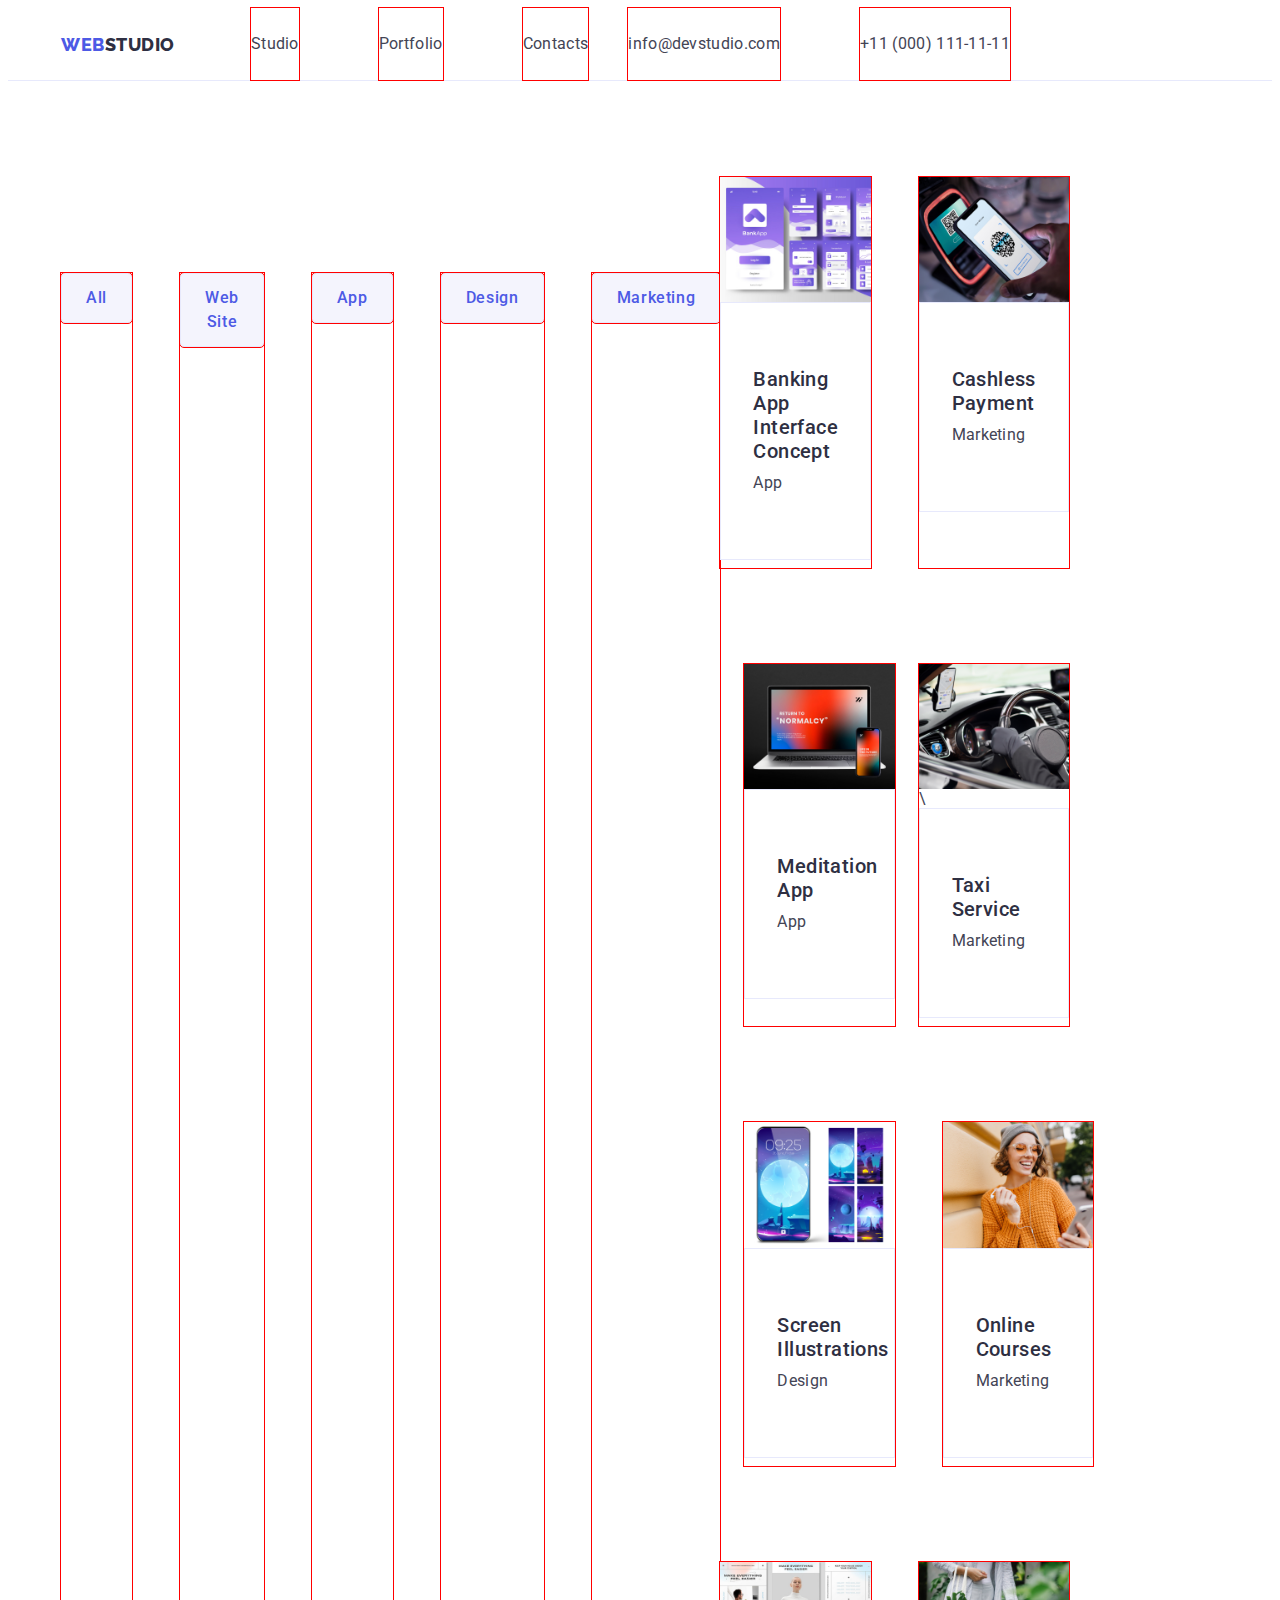
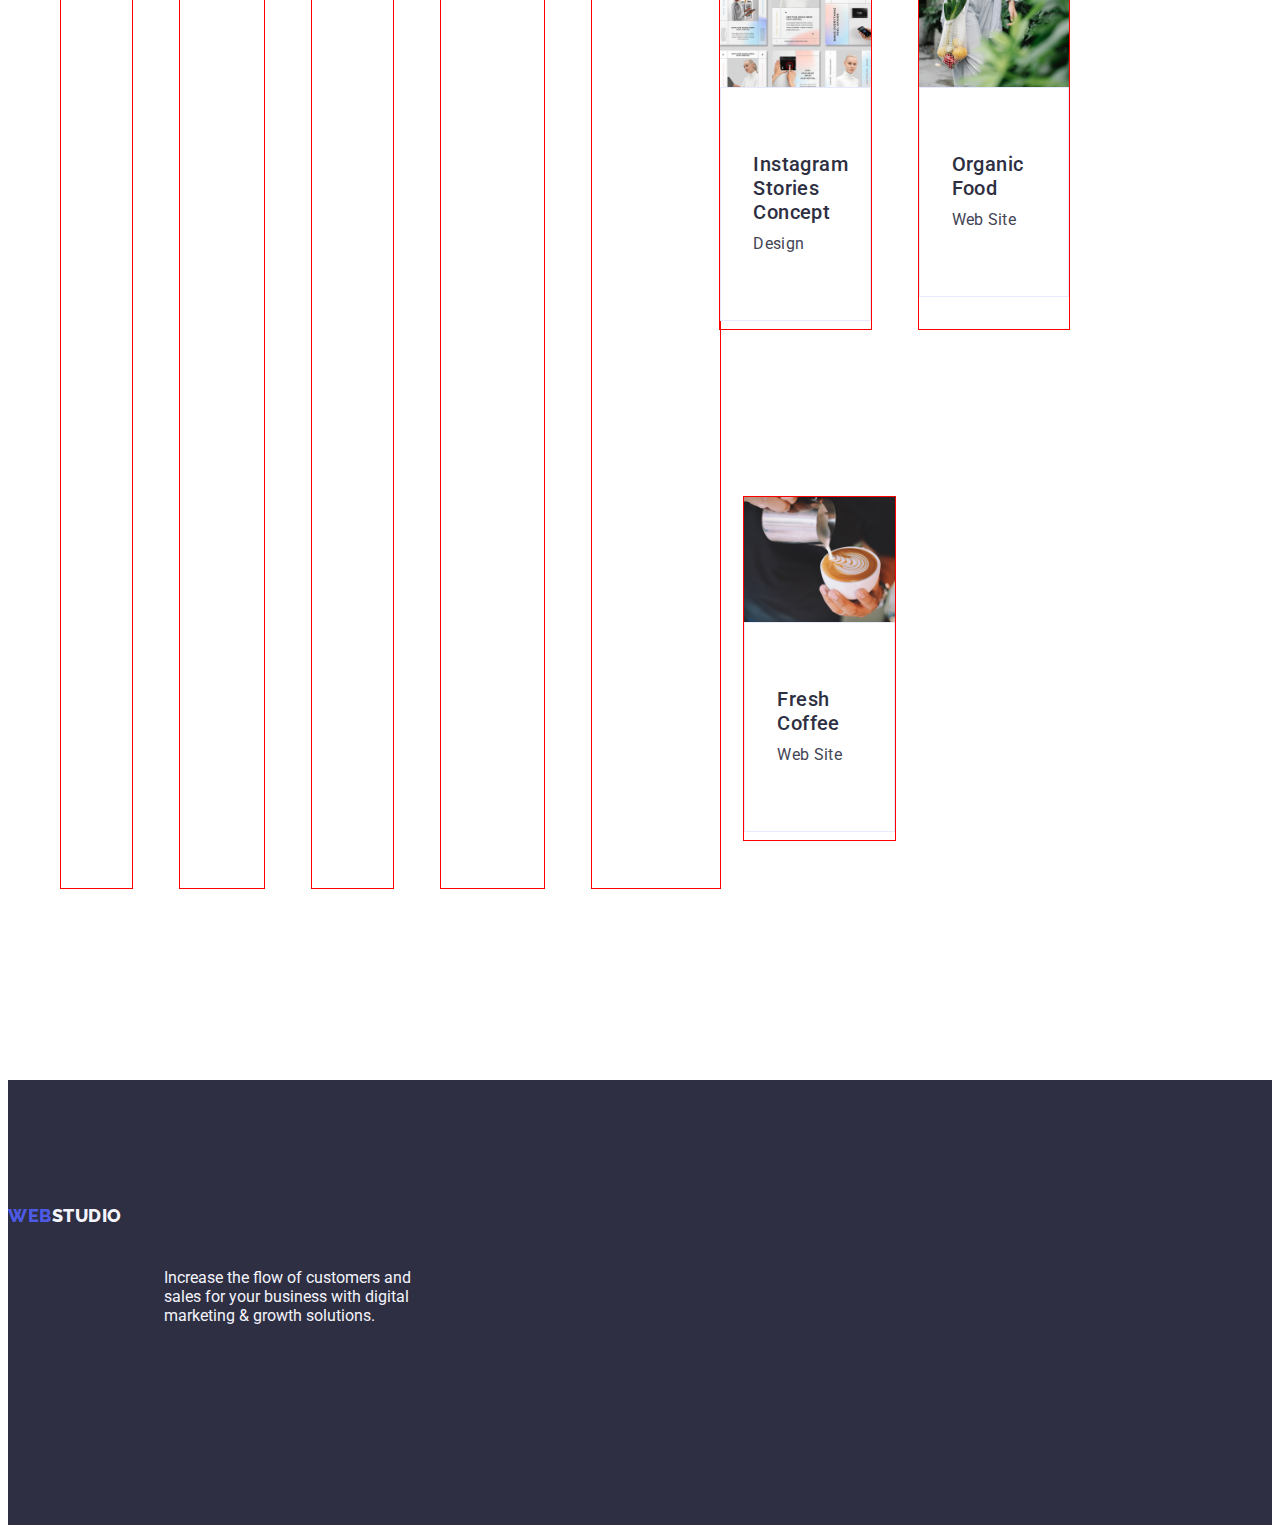
==== commit 459f0c50: "Update portfolio.html" ====
--- a/portfolio.html
+++ b/portfolio.html
@@ -93,36 +93,46 @@
             <li class="s-li port">
               <a class="link">
                 <img src="./images/portfolio2.jpg" alt="Cashless Payment" />
-                <h2 class="project">Cashless Payment</h2>
-                <p class="desk">Marketing</p>
+                <div class="portes">
+                  <h2 class="project">Cashless Payment</h2>
+                  <p class="desk">Marketing</p>
+                </div>
               </a>
             </li>
             <li class="s-li port">
               <a class="link">
                 <img src="./images/portfolio3.jpg" alt="Meditation App" />
-                <h2 class="project">Meditation App</h2>
-                <p class="desk">App</p>
+                <div class="portes">
+                  <h2 class="project">Meditation App</h2>
+                  <p class="desk">App</p>
+                </div>
               </a>
             </li>
             <li class="s-li port">
               <a class="link">
-                <img src="./images/portfolio4.jpg" alt="Taxi Service" />
-                <h2 class="project">Taxi Service</h2>
-                <p class="desk">Marketing</p>
+                <img src="./images/portfolio4.jpg" alt="Taxi Service" />\
+                <div class="portes">
+                  <h2 class="project">Taxi Service</h2>
+                  <p class="desk">Marketing</p>
+                </div>
               </a>
             </li>
             <li class="s-li port">
               <a class="link">
                 <img src="./images/portfolio5.jpg" alt="Illustrations" />
-                <h2 class="project">Screen Illustrations</h2>
-                <p class="desk">Design</p>
+                <div class="portes">
+                  <h2 class="project">Screen Illustrations</h2>
+                  <p class="desk">Design</p>
+                </div>
               </a>
             </li>
             <li class="s-li port">
               <a class="link">
                 <img src="./images/portfolio6.jpg" alt="Online Courses" />
-                <h2 class="project">Online Courses</h2>
-                <p class="desk">Marketing</p>
+                <div class="portes">
+                  <h2 class="project">Online Courses</h2>
+                  <p class="desk">Marketing</p>
+                </div>
               </a>
             </li>
             <li class="s-li port">
@@ -131,22 +141,28 @@
                   src="./images/portfolio7.jpg"
                   alt="Instagram Stories Concept"
                 />
-                <h2 class="project">Instagram Stories Concept</h2>
-                <p class="desk">Design</p>
+                <div class="portes">
+                  <h2 class="project">Instagram Stories Concept</h2>
+                  <p class="desk">Design</p>
+                </div>
               </a>
             </li>
             <li class="s-li port">
               <a class="link">
                 <img src="./images/portfolio8.jpg" alt="Organic Food" />
-                <h2 class="project">Organic Food</h2>
-                <p class="desk">Web Site</p>
+                <div class="portes">
+                  <h2 class="project">Organic Food</h2>
+                  <p class="desk">Web Site</p>
+                </div>
               </a>
             </li>
             <li class="s-li port">
               <a class="link">
                 <img src="./images/portfolio9.jpg" alt="Fresh Coffee" />
-                <h2 class="project">Fresh Coffee</h2>
-                <p class="desk">Web Site</p>
+                <div class="portes">
+                  <h2 class="project">Fresh Coffee</h2>
+                  <p class="desk">Web Site</p>
+                </div>
               </a>
             </li>
           </ul>
--- a/css/styles.css
+++ b/css/styles.css
@@ -360,7 +360,9 @@
   color: var(--title-text-color);
   vertical-align: top;
 }
-
+.portes .project {
+  margin-bottom: 8px;
+}
 .link .desk {
   margin-top: 0;
   margin-bottom: 32px;
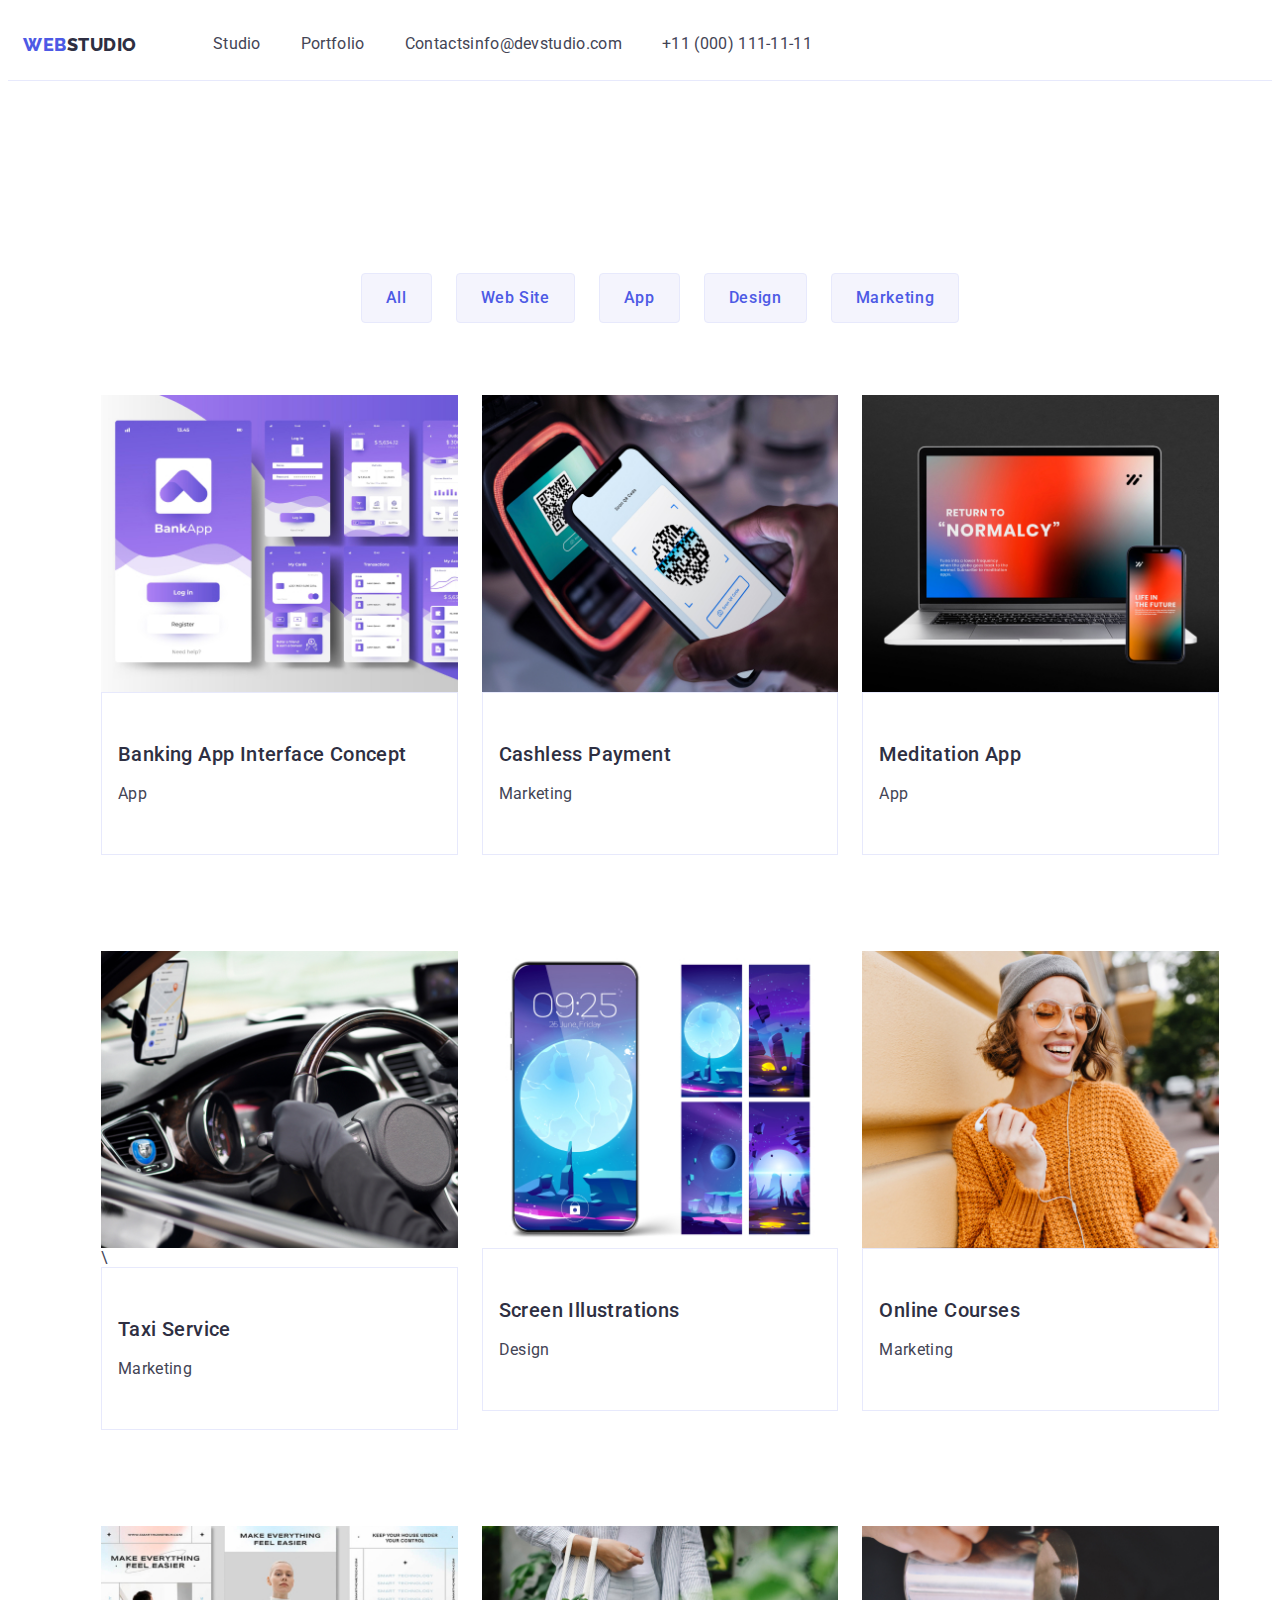
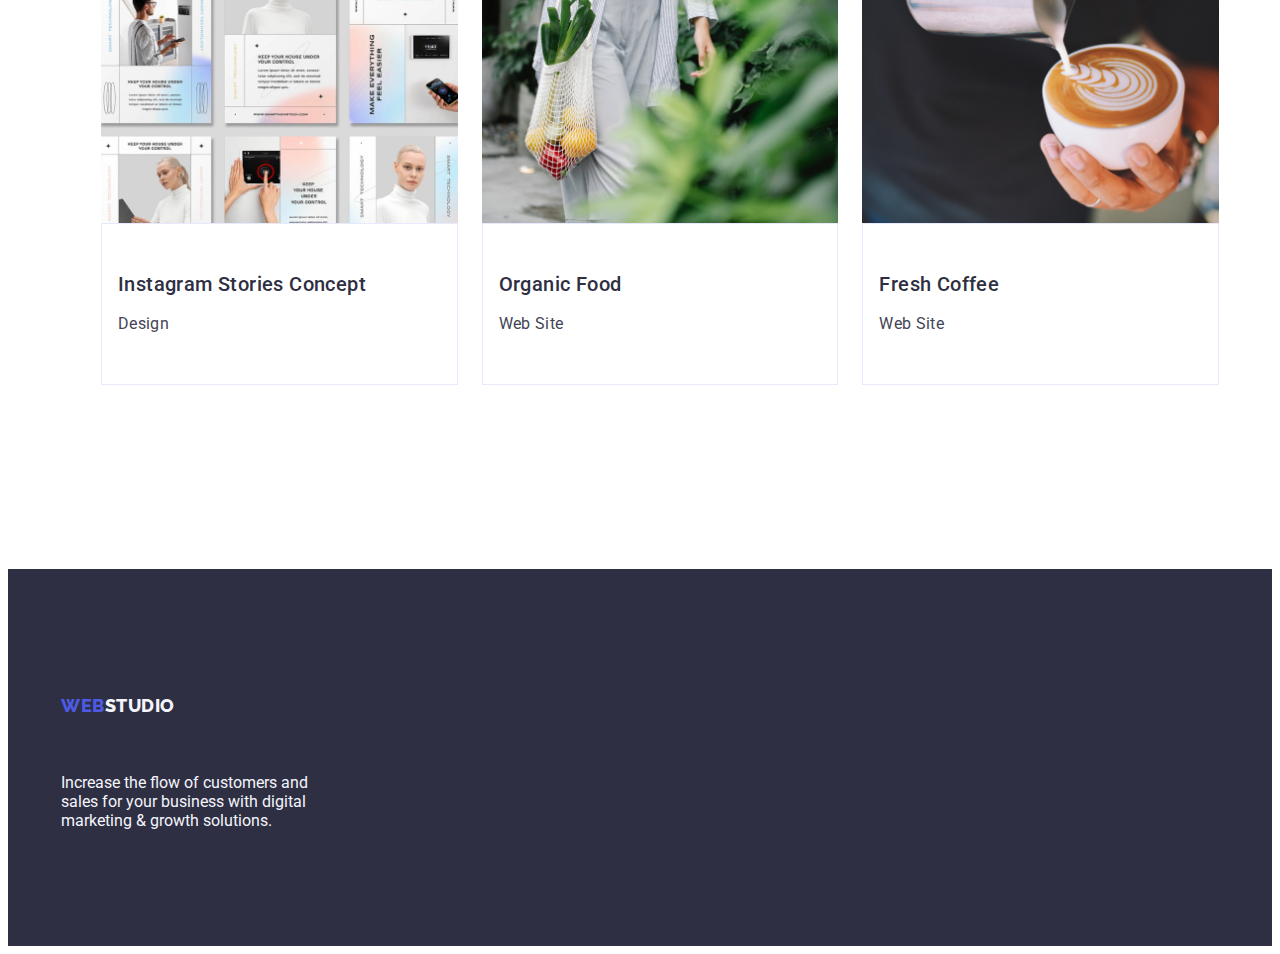
==== commit ce9ef8f2: "h" ====
--- a/portfolio.html
+++ b/portfolio.html
@@ -23,7 +23,7 @@
   <body>
     <!--sektion header-->
     <header class="page">
-      <div class="container">
+      <div class="nav-container">
         <nav class="baskiet">
           <a href="./index.html" class="logo link"
             >Web<span class="studio">Studio</span></a
@@ -172,13 +172,15 @@
 
     <!--section footer-->
     <footer class="footer">
-      <a href="./index.html" class="logo link footers"
-        >Web<span class="footer-logo">Studio</span></a
-      >
-      <p class="footer-text">
-        Increase the flow of customers and sales for your business with digital
-        marketing & growth solutions.
-      </p>
+      <div class="container">
+        <a href="./index.html" class="logo link footers"
+          >Web<span class="footer-logo">Studio</span></a
+        >
+        <p class="footer-text">
+          Increase the flow of customers and sales for your business with
+          digital marketing & growth solutions.
+        </p>
+      </div>
     </footer>
   </body>
 </html>
--- a/css/styles.css
+++ b/css/styles.css
@@ -46,9 +46,6 @@
   list-style: none;
 
   display: flex;
-  padding-left: 0;
-  margin-top: 0;
-  margin-bottom: 0;
 }
 
 .link {
@@ -56,7 +53,7 @@
 }
 
 .logo {
-  display: flex;
+  display: inline-block;
   padding-top: 25.5px;
   margin-right: 0;
   padding-bottom: 25.5px;
@@ -100,10 +97,15 @@
   align-items: center;
 }
 .container {
-  display: flex;
   margin: 0 auto;
   width: 1158px;
   padding: 0 15px;
+}
+.nav-container {
+  display: flex;
+  margin: o auto;
+  width: 1158px;
+  padding: 0px 15px;
 }
 .site-nav,
 .addres-list {
@@ -113,22 +115,6 @@
   margin-bottom: 0;
 }
 
-.site-nav li,
-.addres-list li,
-.list .section-foto,
-.s-li,
-.port-button {
-  outline: 1px solid red;
-}
-
-.site-nav .item:not(:last-child),
-.addres-list .item:not(:last-child) {
-  margin-right: 40px;
-}
-.site-nav .item,
-.addres-list .item {
-  margin-right: 40px;
-}
 .site-nav .link:hover,
 .site-address .link:hover {
   color: var(--accent-ocean-color);
@@ -158,25 +144,25 @@
   line-height: 1.5;
   letter-spacing: 0.04em;
   cursor: pointer;
-  text-align: center;
+  position: relative;
 }
 
 .hero {
   padding: 188px 0;
 
   background-color: var(--title-text-color);
-  text-align: center;
 }
 
 .hero-title {
   max-width: 496px;
   margin-top: 0;
   margin-bottom: 48px;
+  text-align: center;
 
   color: var(--primary-white-color);
   font-size: 56px;
   line-height: 1.07;
-  text-align: center;
+
   letter-spacing: 0.02em;
 }
 
@@ -190,16 +176,10 @@
   padding-top: 120px;
   padding-bottom: 120px;
 }
-.section:not(:last-child) {
-  margin-bottom: 120px;
-  margin-left: 156px;
-}
-.s-li:not(:first-child),
-.section-foto:not(:first-child) {
-  margin-left: 24px;
-}
+
 .list.s-li {
   gap: 24px;
+  padding-right: 0px;
 }
 
 .section .title {
@@ -232,29 +212,31 @@
   line-height: 1.5;
   letter-spacing: 0.02em;
   width: 264px;
-  text-align: center;
+}
+.section-foto {
+  width: calc((100% - 72px) / 4);
 }
 
 /* section What are we doing(что мы делаем) */
+.doing {
+  width: calc((100% - 48px) / 3);
+}
 
 /* sektion Our Team(наша команда) */
 .list.team {
   gap: 24px;
-  margin-left: 156px;
-  margin-right: 156px;
 }
 .section-foto {
-  border-radius: 0px 0px 4px 4px;
-  width: calc((100% - 72px) / 4);
-  margin-bottom: 120px;
-}
-.team .section-text {
+  background-color: var(--primary-white-color);
+}
+.section-text {
   margin-bottom: 32px;
+  text-align: center;
 }
 .team .title {
   padding-top: 120px;
 }
-.team .section-subject {
+.section-subject {
   margin-top: 32px;
 }
 
@@ -262,9 +244,7 @@
   background-color: var(--accent-cloud-color);
 }
 .section-foto {
-  background-color: var(--primary-white-color);
-}
-.foteam {
+  width: calc((100% - 72px) / 4);
   border-radius: 0px 0px 4px 4px;
 }
 .teams {
@@ -274,11 +254,9 @@
 .footer {
   padding-top: 100px;
   padding-bottom: 100px;
-  margin-right: 0;
 }
 .footers {
   margin-bottom: 16px;
-  display: inline-block;
 }
 
 footer {
@@ -289,12 +267,6 @@
   color: var(--accent-cloud-color);
 }
 .footer-text {
-  display: block;
-  margin-left: 156px;
-  padding-bottom: 100px;
-  margin-top: 0;
-  margin-bottom: 0;
-
   width: 264px;
 }
 
@@ -314,16 +286,11 @@
   column-gap: 24px;
   flex-wrap: wrap;
 }
-.s-li.port:nth-last-child(3n) {
-  margin-left: 0;
-}
+
 .s-li.port {
   width: calc((100% - 48px) / 3);
-  row-gap: 48px;
+
   margin-bottom: 48px;
-}
-.s-li.port:nth-last-child(-n + 3) {
-  margin-bottom: 120px;
 }
 
 .port-button {
@@ -347,10 +314,7 @@
   background-color: var(--accent-ocean-color);
 }
 .link .project {
-  margin-top: 32px;
   margin-bottom: 8px;
-  margin-left: 16px;
-
   font-family: "Roboto", sans-serif;
   font-weight: 500;
   font-size: 20px;
@@ -360,14 +324,8 @@
   color: var(--title-text-color);
   vertical-align: top;
 }
-.portes .project {
-  margin-bottom: 8px;
-}
+
 .link .desk {
-  margin-top: 0;
-  margin-bottom: 32px;
-  margin-left: 16px;
-
   font-family: "Roboto", sans-serif;
   font-size: 16px;
   line-height: 1.5;
@@ -375,7 +333,6 @@
   color: var(--primary-text-color);
 }
 .link .portes {
-  margin-bottom: 8px;
   border-top: none;
   border: 1px solid #e7e9fc;
   padding: 32px 16px;
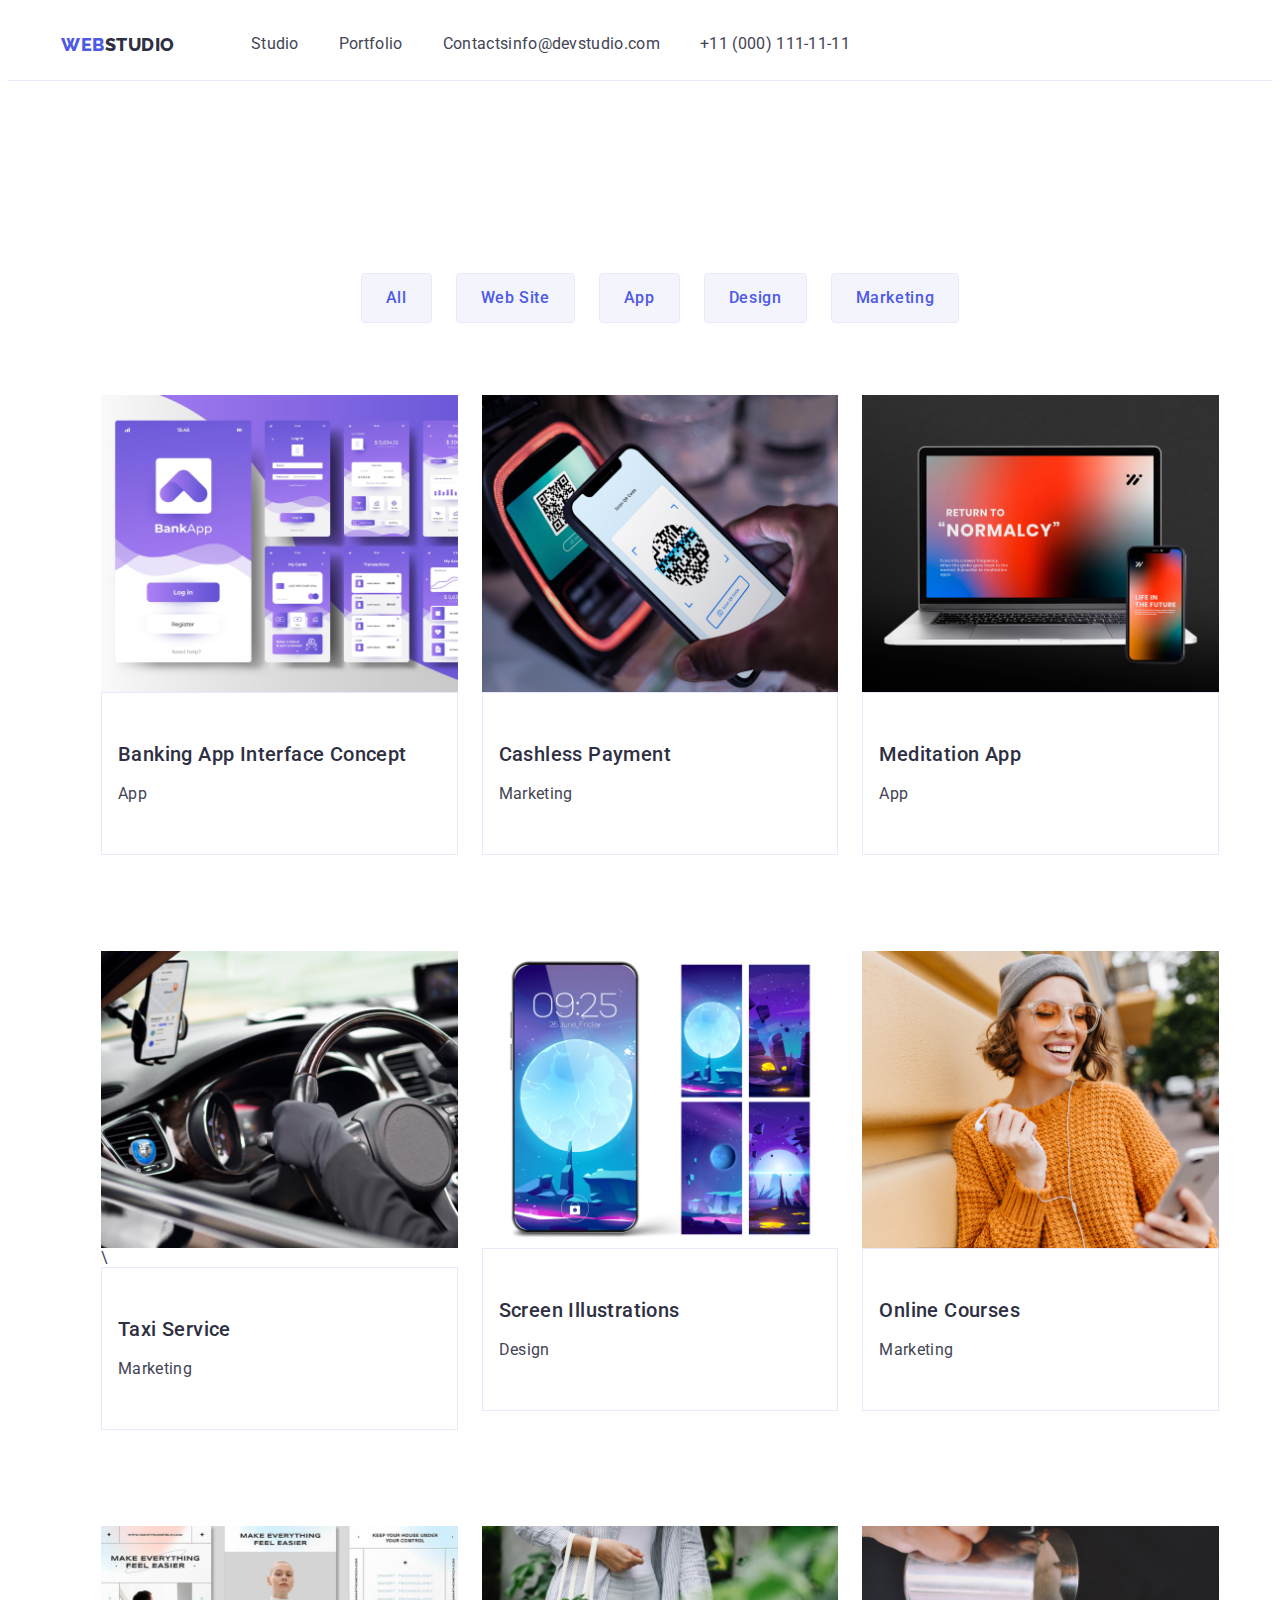
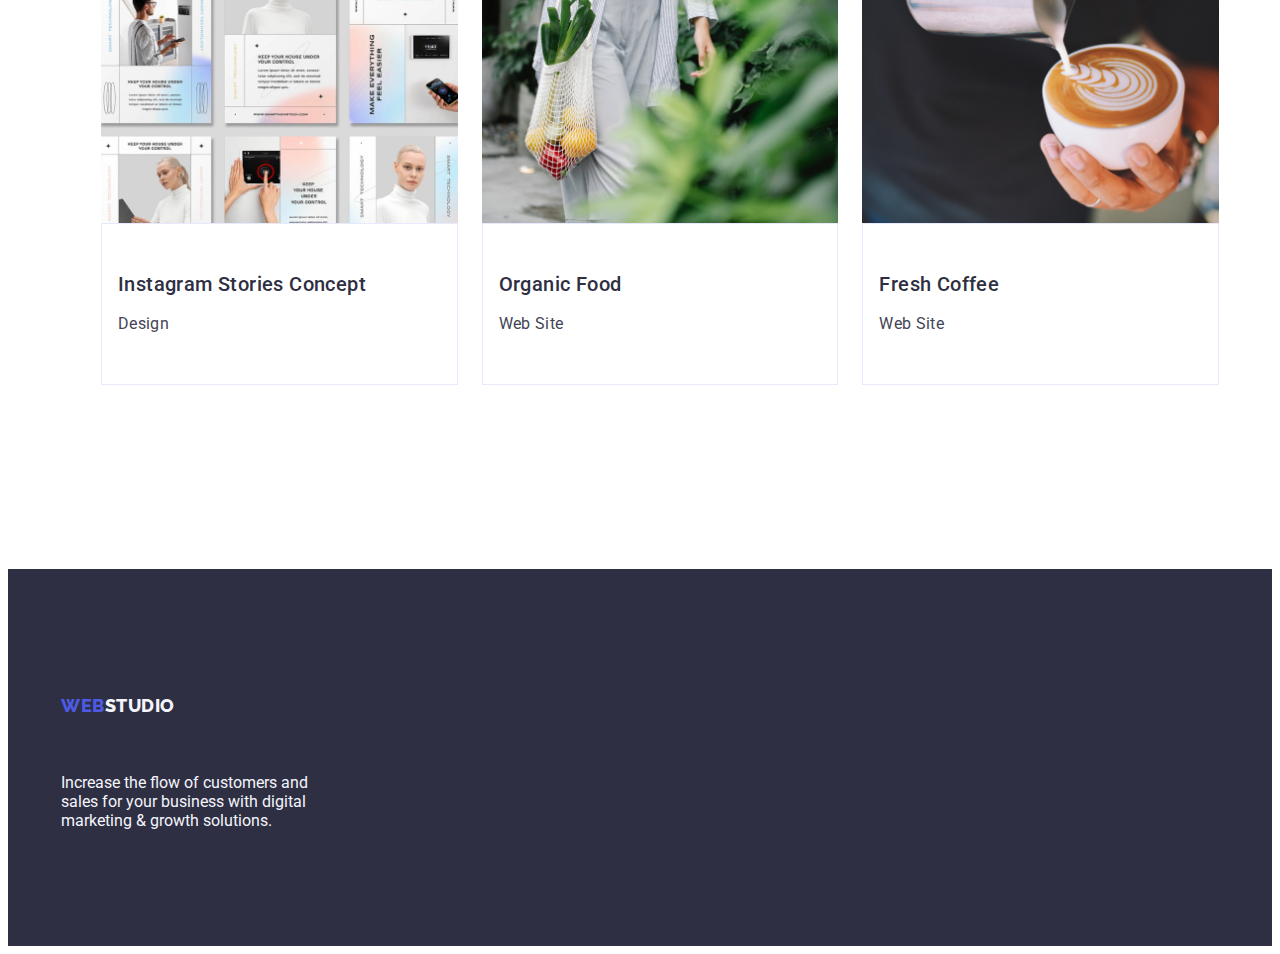
==== commit bf7dfb0c: "t" ====
--- a/portfolio.html
+++ b/portfolio.html
@@ -23,7 +23,7 @@
   <body>
     <!--sektion header-->
     <header class="page">
-      <div class="nav-container">
+      <div class="head container">
         <nav class="baskiet">
           <a href="./index.html" class="logo link"
             >Web<span class="studio">Studio</span></a
--- a/css/styles.css
+++ b/css/styles.css
@@ -101,7 +101,7 @@
   width: 1158px;
   padding: 0 15px;
 }
-.nav-container {
+.head.container {
   display: flex;
   margin: o auto;
   width: 1158px;
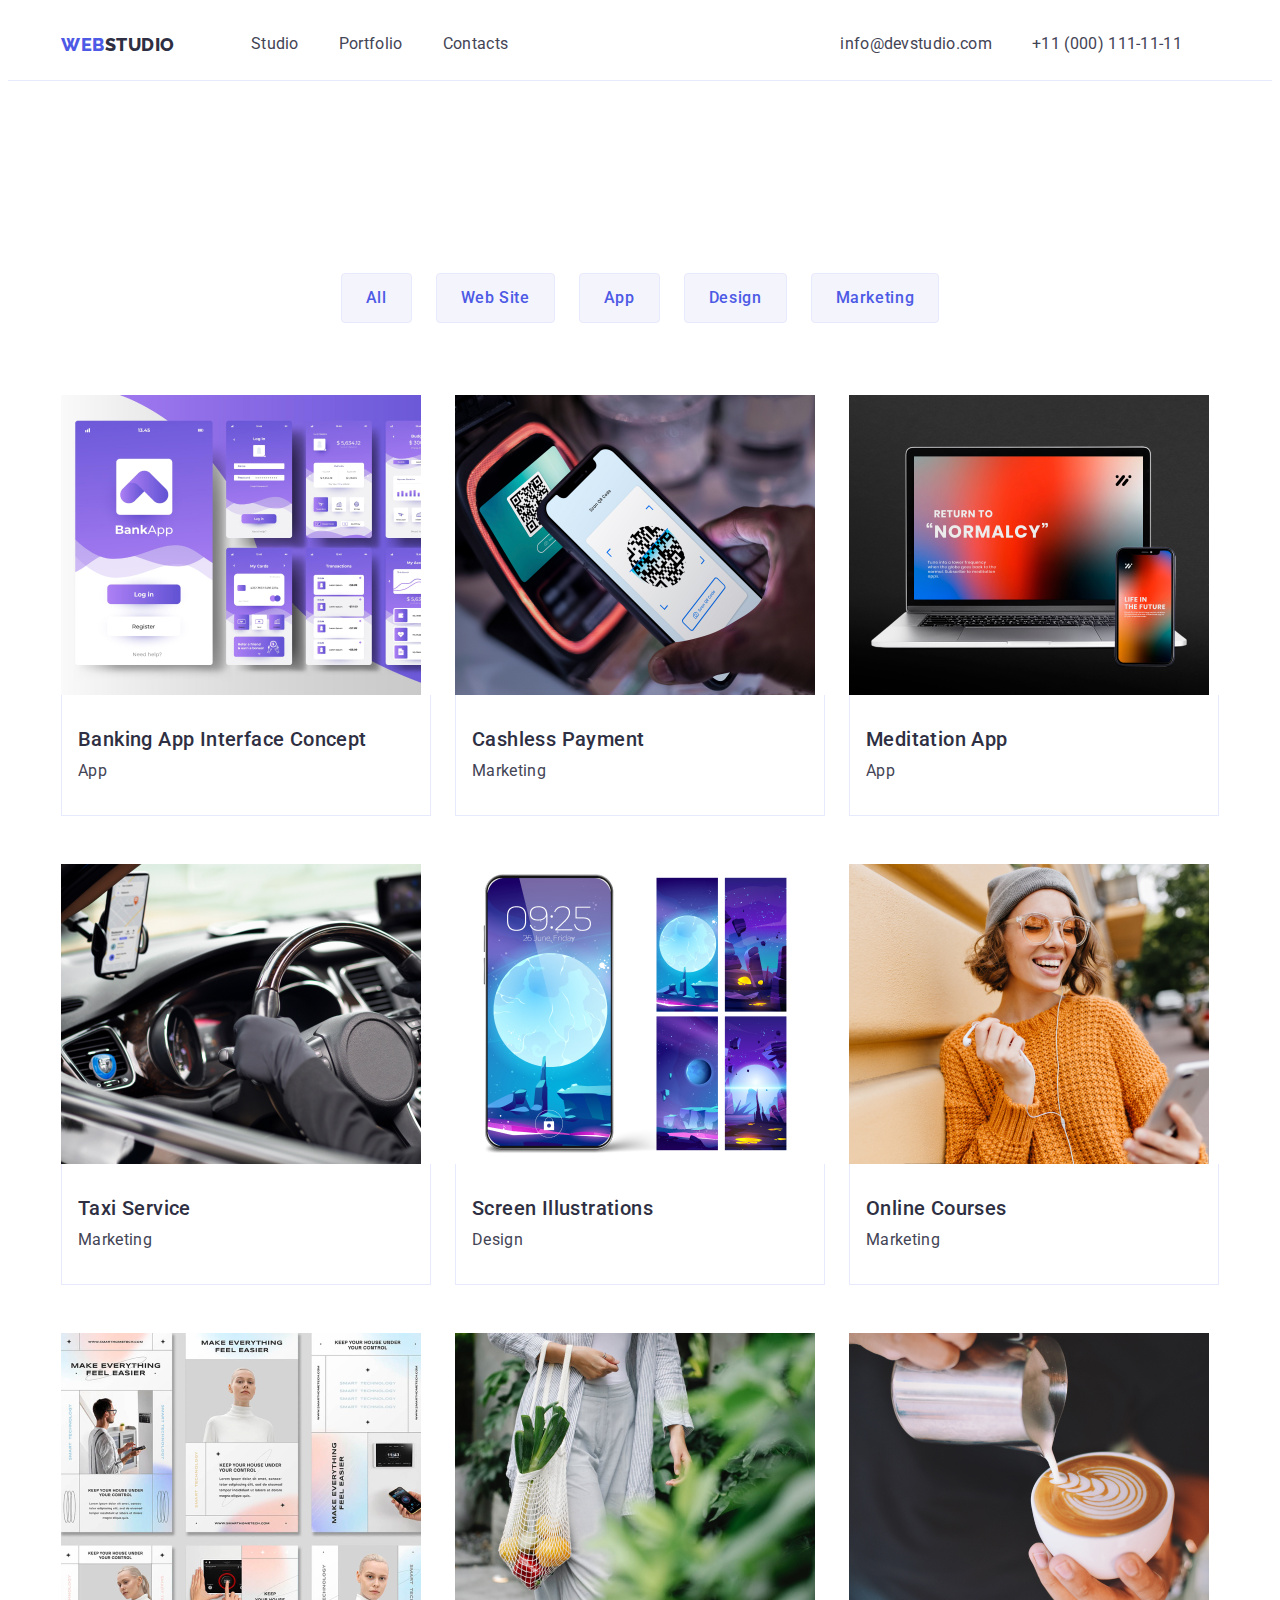
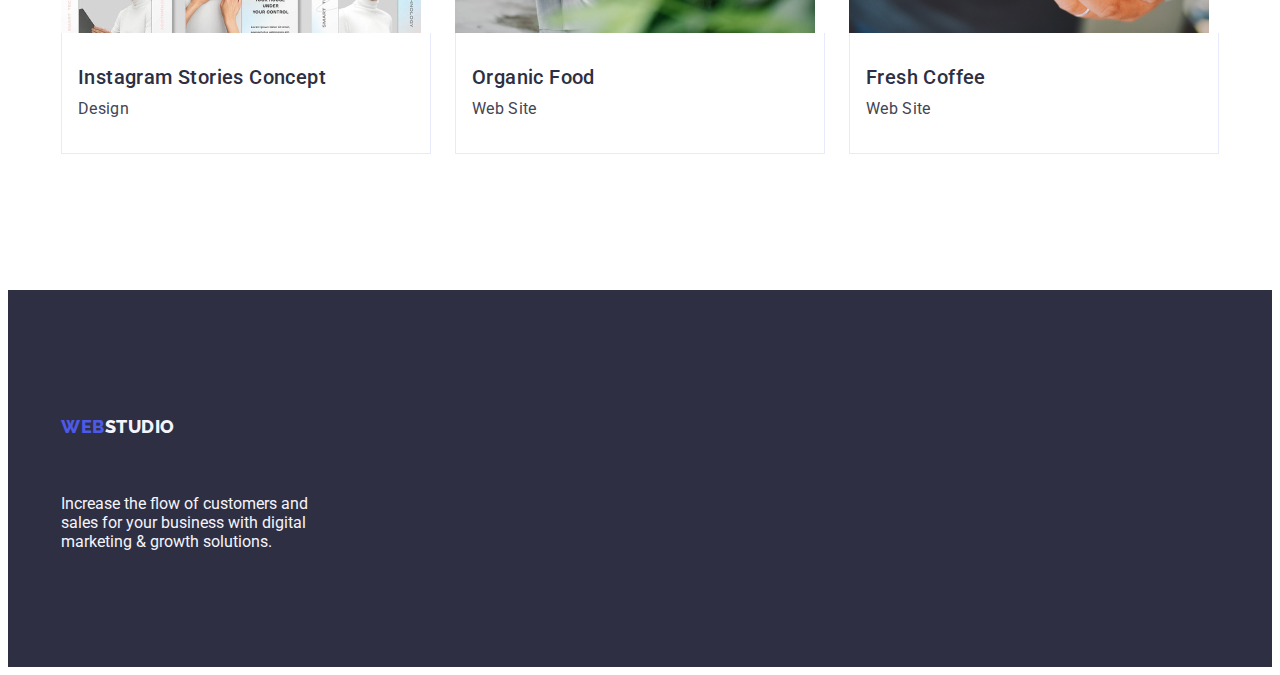
==== commit 4a11648e: "g" ====
--- a/portfolio.html
+++ b/portfolio.html
@@ -110,7 +110,7 @@
             </li>
             <li class="s-li port">
               <a class="link">
-                <img src="./images/portfolio4.jpg" alt="Taxi Service" />\
+                <img src="./images/portfolio4.jpg" alt="Taxi Service" />
                 <div class="portes">
                   <h2 class="project">Taxi Service</h2>
                   <p class="desk">Marketing</p>
--- a/css/styles.css
+++ b/css/styles.css
@@ -78,6 +78,7 @@
 
 .site-address {
   font-style: normal;
+  margin-left: 332px;
 }
 .site-address .link,
 .site-nav .link {
@@ -135,6 +136,7 @@
   border: none;
   height: 56px;
   min-width: 169px;
+  display: block;
 
   color: var(--primary-white-color);
   background-color: var(--accent-color);
@@ -179,7 +181,9 @@
 
 .list.s-li {
   gap: 24px;
-  padding-right: 0px;
+  padding-left: 0;
+  margin-top: 0;
+  margin-bottom: 0;
 }
 
 .section .title {
@@ -225,6 +229,9 @@
 /* sektion Our Team(наша команда) */
 .list.team {
   gap: 24px;
+  margin-top: 0;
+  margin-bottom: 0;
+  padding-left: 0;
 }
 .section-foto {
   background-color: var(--primary-white-color);
@@ -280,17 +287,17 @@
   justify-content: center;
   margin-top: 96px;
   margin-bottom: 72px;
+  padding-left: 0;
 }
 .list.portfolio {
   row-gap: 48px;
   column-gap: 24px;
   flex-wrap: wrap;
+  padding-left: 0;
 }
 
 .s-li.port {
   width: calc((100% - 48px) / 3);
-
-  margin-bottom: 48px;
 }
 
 .port-button {
@@ -315,6 +322,8 @@
 }
 .link .project {
   margin-bottom: 8px;
+  margin-top: 0;
+
   font-family: "Roboto", sans-serif;
   font-weight: 500;
   font-size: 20px;
@@ -326,6 +335,9 @@
 }
 
 .link .desk {
+  margin-top: 0;
+  margin-bottom: 0;
+
   font-family: "Roboto", sans-serif;
   font-size: 16px;
   line-height: 1.5;
@@ -333,7 +345,8 @@
   color: var(--primary-text-color);
 }
 .link .portes {
+  border: 1px solid #e7e9fc;
   border-top: none;
-  border: 1px solid #e7e9fc;
+
   padding: 32px 16px;
 }
